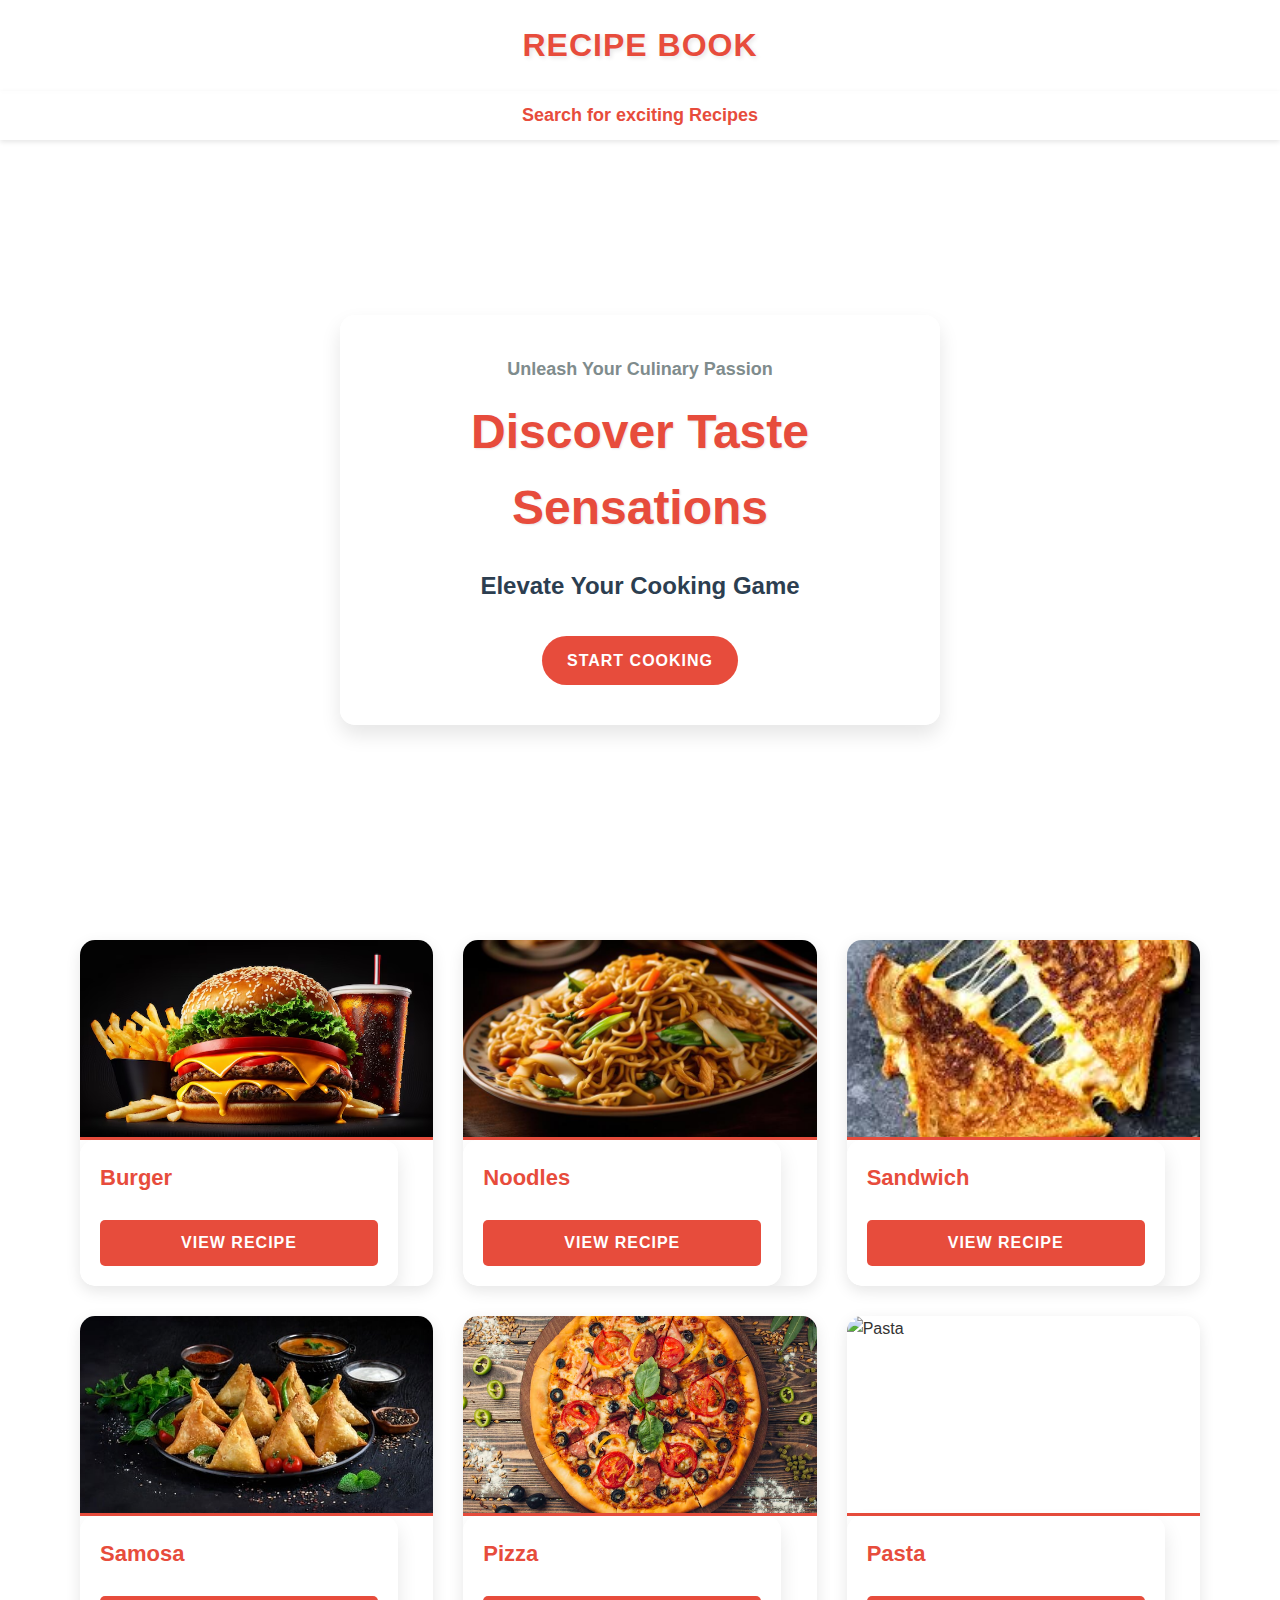
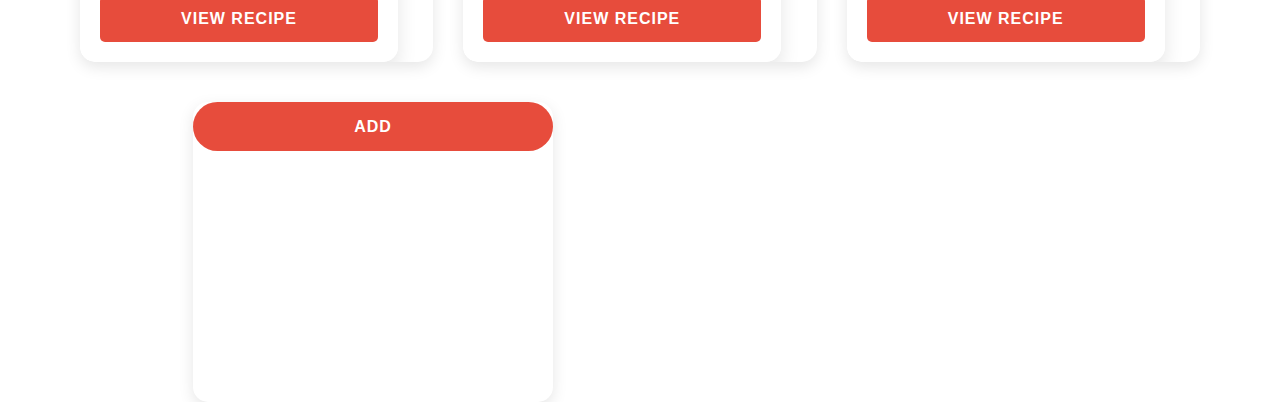
==== index1.html @ d4b9985d "Added css to the front page and also added all recipes in it" ====
<!-- <!DOCTYPE html>
<html lang="en">

<head>
    <meta charset="UTF-8">
    <meta name="viewport" content="width=device-width, initial-scale=1.0">
    <title>Document</title>
    <link rel="stylesheet" href="style1.css">
</head>

<body>
    <div class="webname">Recipe Book</div>
    <div class="navbar">
        <ul>
            <li><a href="index.html">Search for exciting Recipes</a></li>
        </ul>
    </div>
    <div class="hero">
        <div class="content">
            <h4>Unleash Your Culinary Passion</h4>
            <h1>Discover Taste Sensations</h1>
            <h3>Elevate Your Cooking Game</h3>
            <div class="button">Start Cooking</div>

        </div>
    </div>
    <div class="recipe-container">
        <div class="ca-card">
            <img src="Burger.avif">
            <div class="content">
                <h3>Burger</h3>
                <div class="button" id="btn">View Recipe</div>
               
            </div>
        </div>
        <div class="ca-card">
            <img src="noodles.jpg">
            <div class="content">
                <h3>Noodles</h3>
                <div class="button" id="btn">View Recipe</div>
                
            </div>
        </div>
        <div class="ca-card">
            <img src="sandwich.jfif">
            <div class="content">
                <h3>Sandwich</h3>
                <div class="button" id="btn">View Recipe</div>
                <!-- <div class="aaa" display="none">hello this is me</div> -->
<!-- </div>
        </div>
        <div class="ca-card">
            <img src="samosa.jpg">
            <div class="content">
                <h3>Samosa</h3>
                <div class="button" id="btn">View Recipe</div>
                <!-- <div class="aaa" display="none">hello this is me</div> -->
<!-- </div>
        </div>
        <div class="ca-card">
            <img src="pizza.avif">
            <div class="content">
                <h3>Pizza</h3>
                <div class="button" id="btn">View Recipe</div>
                <!-- <div class="aaa" display="none">hello this is me</div> -->
<!-- </div> -->
<!-- </div>
        <div class="ca-card">
            <img src="Pasta.jfif">
            <div class="content">
                <h3>pasta</h3>
                <div class="button" id="btn">View Recipe</div>

            </div>
        </div>
    </div>
    <div id="recipeModal" class="modal">
        <div class="modal-content">
            <span class="close">&times;</span>
            <h2 id="recipeTitle"></h2>
            <p id="recipeDescription"></p>
        </div>
    </div>

    
    <script src="index1.js"></script>
</body>

</html>  -->



<!DOCTYPE html>
<html lang="en">

<head>
    <meta charset="UTF-8">
    <meta name="viewport" content="width=device-width, initial-scale=1.0">
    <title>Recipe Book</title>
    <link rel="stylesheet" href="style1.css">
</head>

<body>
    <div class="webname">Recipe Book</div>
    <div class="navbar">
        <ul>
            <li><a href="index.html">Search for exciting Recipes</a></li>
        </ul>
    </div>
    <div class="hero">
        <div class="content">
            <h4>Unleash Your Culinary Passion</h4>
            <h1>Discover Taste Sensations</h1>
            <h3>Elevate Your Cooking Game</h3>
            <div class="button">Start Cooking</div>
        </div>
    </div>
    <div class="overlay" style="display: none;"></div>
    <div class="recipe-container">
        <div class="ca-card">
            <img src="Burger.avif" alt="Burger">
            <div class="content">
                <h3>Burger</h3>
                <div class="button" id="btn">View Recipe</div>
                <div class="recipe-description" style="display: none;">
                    Ingredients
                    For the Patties:

                    1 lb ground beef (80/20 for best flavor)
                    1 tsp salt
                    1/2 tsp black pepper
                    1 tsp garlic powder (optional)
                    1 tsp onion powder (optional)
                    For Assembly:

                    4 hamburger buns
                    4 slices of cheddar cheese (or cheese of choice)
                    Lettuce leaves
                    Tomato slices
                    Pickles
                    Ketchup, mustard, and mayonnaise (to taste)
                    Instructions
                    Prepare the Patties:

                    In a bowl, combine the ground beef, salt, pepper, garlic powder, and onion powder.
                    Mix gently until just combined; avoid overworking the meat.
                    Divide the mixture into four equal portions and shape them into patties (about 3/4 inch thick). Make
                    a slight indentation in the center of each patty to prevent them from puffing up while cooking.
                    Cook the Patties:

                    Preheat a grill or skillet over medium-high heat.
                    Cook the patties for about 3-4 minutes on one side. Flip them and add a slice of cheese on top if
                    you want a cheeseburger.
                    Cook for an additional 3-4 minutes or until they reach your desired doneness (165°F for medium).
                    Toast the Buns:

                    If desired, toast the hamburger buns on the grill or in a skillet until golden brown.
                    Assemble the Burger:

                    On the bottom half of each bun, place a lettuce leaf, followed by the patty (with cheese if using).
                    Add tomato slices, pickles, and your choice of condiments (ketchup, mustard, mayonnaise).
                    Top with the other half of the bun.
                    Serve:

                    Serve immediately with fries, chips, or a side salad.
                </div>
            </div>
        </div>
        <div class="ca-card">
            <img src="noodles.jpg" alt="Noodles">
            <div class="content">
                <h3>Noodles</h3>
                <div class="button" id="btn">View Recipe</div>
                <div class="recipe-description" style="display: none;">
                    For the Noodles:
                    8 oz noodles (egg noodles, ramen, or rice noodles)
                    For the Stir-Fry:
                    2 tbsp vegetable oil
                    2 cloves garlic, minced
                    1 small onion, sliced
                    1 bell pepper, sliced
                    1 carrot, julienned
                    1 cup broccoli florets
                    1 cup snap peas (or your favorite vegetables)
                    For the Sauce:
                    3 tbsp soy sauce
                    1 tbsp oyster sauce (optional)
                    1 tbsp sesame oil
                    1 tsp sugar
                    1/2 tsp black pepper
                    Garnish:
                    Chopped green onions
                    Sesame seeds (optional)
                    Instructions
                    Cook the Noodles:
                    
                    Cook the noodles according to package instructions. Drain and set aside.
                    Prepare the Sauce:
                    
                    In a small bowl, mix the soy sauce, oyster sauce, sesame oil, sugar, and black pepper. Set aside.
                    Stir-Fry the Vegetables:
                    
                    Heat vegetable oil in a large pan or wok over medium-high heat.
                    Add the minced garlic and sliced onion, and sauté for 1-2 minutes until fragrant.
                    Add the bell pepper, carrot, broccoli, and snap peas. Stir-fry for about 5-7 minutes until the vegetables are tender-crisp.
                    Combine Noodles and Sauce:
                    
                    Add the cooked noodles to the pan with the vegetables.
                    Pour the sauce over the noodles and toss everything together until well combined and heated through.
                    Serve:
                    
                    Garnish with chopped green onions and sesame seeds if desired.
                    Serve hot and enjoy!
                    become a staple in your culinary repertoire.
                </div>
            </div>
        </div>
        <div class="ca-card">
            <img src="sandwich.jfif" alt="Sandwich">
            <div class="content">
                <h3>Sandwich</h3>
                <div class="button" id="btn">View Recipe</div>
                <div class="recipe-description" style="display: none;">
                    For the Sandwich:
2 slices of bread (whole grain, white, or your choice)
2 tbsp mayonnaise (or hummus for a healthier option)
1/2 avocado, sliced
1 small cucumber, thinly sliced
1 small tomato, sliced
Lettuce leaves (or spinach)
Salt and pepper (to taste)
Optional: cheese slices, sprouts, or any other favorite veggies
Instructions
Prepare the Ingredients:

Wash and slice the cucumber and tomato.
Slice the avocado.
Assemble the Sandwich:

Spread mayonnaise (or hummus) evenly on one side of each slice of bread.
On one slice, layer the lettuce leaves, followed by the cucumber slices, tomato slices, and avocado.
Season with salt and pepper to taste.
If desired, add cheese or other toppings.
Finish the Sandwich:

Place the second slice of bread on top, mayo side down.
Press down gently to hold everything together.
Slice and Serve:

Cut the sandwich in half diagonally or vertically.
Serve with chips, pickles, or a side salad.

                </div>
            </div>
        </div>
        <div class="ca-card">
            <img src="samosa.jpg" alt="Samosa">
            <div class="content">
                <h3>Samosa</h3>
                <div class="button" id="btn">View Recipe</div>
                <div class="recipe-description" style="display: none;">
                    Ingredients
For the Dough:

2 cups all-purpose flour
1/4 cup oil or ghee
1/2 tsp salt
Water (as needed)
For the Filling:

2 medium potatoes, boiled and mashed
1/2 cup green peas (fresh or frozen)
1 onion, finely chopped
1 tsp ginger-garlic paste
1 tsp cumin seeds
1 tsp coriander powder
1/2 tsp garam masala
1/2 tsp turmeric powder
1-2 green chilies, chopped (adjust to taste)
Salt (to taste)
Fresh coriander leaves, chopped (optional)
Oil (for frying)
Instructions
Prepare the Dough:

In a large bowl, mix the flour and salt.
Add the oil or ghee and mix until the mixture resembles breadcrumbs.
Gradually add water to form a soft, pliable dough. Cover the dough with a damp cloth and let it rest for 30 minutes.
Prepare the Filling:

Heat a tablespoon of oil in a pan over medium heat.
Add cumin seeds and let them sizzle for a few seconds.
Add the chopped onions and sauté until they turn golden brown.
Stir in the ginger-garlic paste, green chilies, and all the spices (coriander, garam masala, turmeric). Cook for a minute.
Add the mashed potatoes and peas, mixing well. Season with salt and cook for a few more minutes. Remove from heat and let it cool.
Assemble the Samosas:

Divide the dough into equal portions (about 8-10).
Roll each portion into a ball and flatten it into a circle (about 6 inches in diameter).
Cut the circle in half to form two semi-circles.
Take one semi-circle and form a cone by folding it over, sealing the edge with a little water.
Fill the cone with the potato filling, then seal the open edge by pinching it together. Ensure it is sealed well.
Fry the Samosas:

Heat oil in a deep frying pan over medium heat.
Once the oil is hot, carefully add the samosas in batches, making sure not to overcrowd the pan.
Fry until they turn golden brown and crispy, about 5-7 minutes. Remove and drain on paper towels.
Serve:

Serve the samosas hot with mint chutney or tamarind sauce.
                </div>
            </div>
        </div>
        <div class="ca-card">
            <img src="pizza.avif" alt="Pizza">
            <div class="content">
                <h3>Pizza</h3>
                <div class="button" id="btn">View Recipe</div>
                <div class="recipe-description" style="display: none;">
                    <h2>Ingredients</h2>

                    <h5>For the Dough:</h5>
                    <ul></ul>
                    <li>2 1/4 cups all-purpose flour (plus extra for dusting)</li>
                    <li>1 packet (2 1/4 tsp) instant yeast</li>
                    <li>1 tsp salt</li>
                    <li>1 tsp sugar</li>
                    <li>3/4 cup warm water (about 110°F)</li>
                    <li>1 tbsp olive oil</li>
                    <h5>For the Topping:</h5>

                    <li>1/2 cup pizza sauce (store-bought or homemade)</li>
                    <li>8 oz fresh mozzarella cheese, sliced</li>
                    <li>Fresh basil leaves</li>
                    <li>1-2 tbsp olive oil (for drizzling)</li>
                    <li>Salt and pepper (to taste)</li>
                    <li>Instructions</li>
                    <h5>Prepare the Dough:</h5>

                    <li>In a large bowl, combine the flour, yeast, salt, and sugar.</li>
                    <li>Add the warm water and olive oil, mixing until a dough forms.</li>
                    <li>Knead the dough on a floured surface for about 5-7 minutes until smooth and elastic.</li>
                    <li>Place the dough in a lightly greased bowl, cover with a kitchen towel, and let it rise in a warm
                        place for about 1 hour, or until doubled in size.</li>
                    <h5>Preheat the Oven:</h5>

                    <li>Preheat your oven to 475°F (245°C). If using a pizza stone, place it in the oven to heat.</li>
                    <h5>Shape the Pizza:</h5>

                    <li>Once the dough has risen, punch it down and transfer it to a floured surface.</li>
                    <li>Roll or stretch the dough into a 12-inch circle, about 1/4 inch thick. Transfer it to a baking
                        sheet or a floured</li> pizza peel if using a pizza stone.</li>
                    <h5>Add the Toppings:</h5>

                    <li>Spread the pizza sauce evenly over the dough, leaving a small border around the edges.</li>
                    <li>Arrange the slices of mozzarella cheese on top.</li>
                    <li>Season with salt and pepper, and drizzle a little olive oil over the pizza.</li>
                    <h5>Bake the Pizza:</h5>

                    <li>If using a pizza stone, carefully transfer the pizza onto the hot stone. If using a baking
                        sheet, just place it in the oven.</li>
                    <li>Bake for 12-15 minutes, or until the crust is golden and the cheese is bubbly.</li>
                    <h5>Finish and Serve:</h5>

                    Remove the pizza from the oven and let it cool for a couple of minutes.</li>
                    <li>Top with fresh basil leaves and drizzle with more olive oil if desired.</li>
                    <h1>Slice and serve hot!</h1>
                </div>
            </div>
        </div>
        <div class="ca-card">
            <img src="Pasta.jfif" alt="Pasta">
            <div class="content">
                <h3>Pasta</h3>
                <div class="button" id="btn">View Recipe</div>
                <div class="recipe-description" style="display: none;">
                    Ingredients
                    For the Pasta:
                    12 oz spaghetti (or pasta of choice)
                    1/2 cup extra-virgin olive oil
                    4-6 cloves garlic, thinly sliced
                    1/2 tsp red pepper flakes (adjust to taste)
                    Salt (for pasta water)
                    Fresh parsley, chopped (for garnish)
                    Grated Parmesan cheese (optional)
                    Instructions
                    Cook the Pasta:

                    Bring a large pot of salted water to a boil.
                    Add the spaghetti and cook according to package instructions until al dente. Reserve 1 cup of pasta
                    water, then drain the pasta.
                    Prepare the Sauce:

                    In a large skillet, heat the olive oil over medium heat.
                    Add the sliced garlic and sauté for about 1-2 minutes, or until it turns golden brown. Be careful
                    not to burn the garlic, as it can become bitter.
                    Add the red pepper flakes and sauté for an additional 30 seconds.
                    Combine Pasta and Sauce:

                    Add the drained spaghetti to the skillet, tossing it in the garlic oil to coat.
                    If the pasta seems dry, gradually add some reserved pasta water until you reach your desired
                    consistency.
                    Serve:

                    Remove from heat and toss in chopped parsley.
                    Plate the pasta and, if desired, sprinkle with grated Parmesan cheese.
                </div>
            </div>
        </div>
    </div>
    <div id="recipeModal" class="modal">
        <div class="modal-content">
            <span class="close">&times;</span>
            <h2 id="recipeTitle"></h2>
            <p id="recipeDescription"></p>
        </div>
    </div>


    <div class="newelement">
        <div class="addele">
            <div class="button" id="btn2">add</div>
        </div>
    </div>
    <script src="index1.js"></script>
</body>

</html>
---- style1.css ----
*{
    padding:0;
    margin:0;
    box-sizing: border-box;
}
* {
    margin: 0;
    padding: 0;
    box-sizing: border-box;
}

body {
    font-family: 'Roboto', sans-serif;
    background-image: url('https://images.unsplash.com/photo-1495195134817-aeb325a55b65?ixlib=rb-1.2.1&auto=format&fit=crop&w=1350&q=80');
    background-size: cover;
    background-position: center;
    background-attachment: fixed;
    color: #333;
    line-height: 1.6;
}

.webname {
    background-color: rgba(255, 255, 255, 0.9);
    padding: 20px 0;
    box-shadow: 0 2px 5px rgba(0, 0, 0, 0.1);
    font-size: 32px;
    font-weight: 700;
    letter-spacing: 1px;
    text-transform: uppercase;
    color: #e74c3c;
    text-shadow: 2px 2px 4px rgba(0, 0, 0, 0.1);
    text-align: center;
}

.navbar {
    background-color: rgba(255, 255, 255, 0.9);
    padding: 10px 0;
    box-shadow: 0 2px 5px rgba(0, 0, 0, 0.1);
}

.navbar ul {
    list-style-type: none;
    display: flex;
    justify-content: center;
}

.navbar li {
    margin: 0 10px;
}

.navbar a {
    color: #e74c3c;
    text-decoration: none;
    font-weight: bold;
    font-size: 18px;
    transition: color 0.3s ease;
}

.navbar a:hover {
    color: #c0392b;
}

.hero {
    height: calc(100vh - 140px); /* Adjust based on navbar and webname height */
    display: flex;
    align-items: center;
    justify-content: center;
    text-align: center;
}

.content {
    background-color: rgba(255, 255, 255, 0.9);
    border-radius: 15px;
    padding: 40px;
    box-shadow: 0 10px 20px rgba(0, 0, 0, 0.1);
    max-width: 600px;
    width: 90%;
}

.content h1 {
    font-size: 48px;
    color: #e74c3c;
    margin-bottom: 20px;
    text-shadow: 1px 1px 2px rgba(0, 0, 0, 0.1);
}

.content h3 {
    font-size: 24px;
    color: #2c3e50;
    margin-bottom: 30px;
}

.content h4 {
    font-size: 18px;
    color: #7f8c8d;
    margin-bottom: 10px;
}

.button {
    display: inline-block;
    background-color: #e74c3c;
    color: white;
    padding: 12px 25px;
    border-radius: 25px;
    cursor: pointer;
    font-weight: bold;
    text-transform: uppercase;
    letter-spacing: 1px;
    transition: all 0.3s ease;
}

.button:hover {
    background-color: #c0392b;
    transform: translateY(-2px);
    box-shadow: 0 4px 8px rgba(0, 0, 0, 0.2);
}

@media screen and (max-width: 768px) {
    .content {
        padding: 30px;
    }

    .content h1 {
        font-size: 36px;
    }

    .content h3 {
        font-size: 20px;
    }

    .content h4 {
        font-size: 16px;
    }

    .button {
        padding: 10px 20px;
        font-size: 14px;
    }
}




.recipe-container {
    display: grid;
    grid-template-columns: repeat(auto-fit, minmax(250px, 1fr));
    gap: 30px;
    padding: 40px;
    max-width: 1200px;
    margin: 0 auto;
    
}

/* Recipe Card Styles */
.ca-card {
    background-color: #fff;
    border-radius: 15px;
    box-shadow: 0 5px 15px rgba(0, 0, 0, 0.1);
    overflow: hidden;
    transition: all 0.3s ease;
    display: flex;
    flex-direction: column;
}

.ca-card:hover {
    transform: translateY(-10px);
    box-shadow: 0 15px 30px rgba(0, 0, 0, 0.2);
}

.ca-card img {
    width: 100%;
    height: 200px;
    object-fit: cover;
    border-bottom: 3px solid #e74c3c;
    transition: transform 0.3s ease;
}

.ca-card:hover img {
    transform: scale(1.05);
}

.ca-card .content {
    padding: 20px;
    flex-grow: 1;
    display: flex;
    flex-direction: column;
    justify-content: space-between;
}

.ca-card h3 {
    font-size: 22px;
    color: #e74c3c;
    margin-bottom: 10px;
    transition: color 0.3s ease;
}

.ca-card:hover h3 {
    color: #c0392b;
}

.ca-card .button {
    background-color: #e74c3c;
    color: white;
    border: none;
    padding: 10px 15px;
    border-radius: 5px;
    cursor: pointer;
    font-weight: bold;
    text-transform: uppercase;
    letter-spacing: 1px;
    transition: all 0.3s ease;
    text-align: center;
    margin-top: 15px;

}

.ca-card .button:hover {
    background-color: #c0392b;
    box-shadow: 0 4px 8px rgba(0, 0, 0, 0.2);
}

/* Responsive adjustments */
@media screen and (max-width: 768px) {
    .recipe-container {
        grid-template-columns: 1fr;
        padding: 20px;
    }
    .newelement{
        background-color: #fff;
        border-radius: 15px;
        box-shadow: 0 5px 15px rgba(0, 0, 0, 0.1);
        overflow: hidden;
        transition: all 0.3s ease;
        display: flex;
        flex-direction: column;
        width:323px;
        height:300px;
        margin-left:43px
    
    }
}

@media screen and (min-width: 769px) and (max-width: 1024px) {
    .recipe-container {
        grid-template-columns: repeat(2, 1fr);
    }
    .newelement{
        background-color: #fff;
        border-radius: 15px;
        box-shadow: 0 5px 15px rgba(0, 0, 0, 0.1);
        overflow: hidden;
        transition: all 0.3s ease;
        display: flex;
        flex-direction: column;
        width:323px;
        height:300px;
        margin-left:43px
    
    }
}

@media screen and (min-width: 1025px) {
    .recipe-container {
        grid-template-columns: repeat(3, 1fr);
    }
    .newelement{
        background-color: #fff;
        border-radius: 15px;
        box-shadow: 0 5px 15px rgba(0, 0, 0, 0.1);
        overflow: hidden;
        transition: all 0.3s ease;
        display: flex;
        flex-direction: column;
        width:323px;
        height:300px;
        margin-left:43px
    
    }
}

/* Modal styles */
.modal {
    display: none;
    position: fixed;
    z-index: 1001;
    left: 0;
    top: 0;
    width: 100%;
    height: 100%;
    background-color: rgba(0, 0, 0, 0.4);
}

.modal-content {
    background-color: #fefefe;
    position: absolute;
    top: 50%;
    left: 50%;
    transform: translate(-50%, -50%);
    padding: 20px;
    border: 1px solid #888;
    width: 80%;
    max-width: 600px;
    max-height: 80vh;
    overflow-y: auto;
    border-radius: 10px;
    box-shadow: 0 4px 8px rgba(0, 0, 0, 0.1);
}

.close {
    color: #aaa;
    float: right;
    font-size: 28px;
    font-weight: bold;
    cursor: pointer;
}

.close:hover,
.close:focus {
    color: black;
    text-decoration: none;
}


.overlay {
    display: none;
    position: fixed;
    top: 0;
    left: 0;
    width: 100%;
    height: 100%;
    background-color: rgba(0, 0, 0, 0.6);
    z-index: 999;
    backdrop-filter: blur(5px);
}
.newelement{
    background-color: #fff;
    border-radius: 15px;
    box-shadow: 0 5px 15px rgba(0, 0, 0, 0.1);
    overflow: hidden;
    transition: all 0.3s ease;
    display: flex;
    flex-direction: column;
    width:360px;
    height:300px;
    margin-left:193px

}
#btn2{
    display: flex;
    align-items: center;
    justify-content: center;
    text-align: center;
}
---- style1.css ----
*{
    padding:0;
    margin:0;
    box-sizing: border-box;
}
* {
    margin: 0;
    padding: 0;
    box-sizing: border-box;
}

body {
    font-family: 'Roboto', sans-serif;
    background-image: url('https://images.unsplash.com/photo-1495195134817-aeb325a55b65?ixlib=rb-1.2.1&auto=format&fit=crop&w=1350&q=80');
    background-size: cover;
    background-position: center;
    background-attachment: fixed;
    color: #333;
    line-height: 1.6;
}

.webname {
    background-color: rgba(255, 255, 255, 0.9);
    padding: 20px 0;
    box-shadow: 0 2px 5px rgba(0, 0, 0, 0.1);
    font-size: 32px;
    font-weight: 700;
    letter-spacing: 1px;
    text-transform: uppercase;
    color: #e74c3c;
    text-shadow: 2px 2px 4px rgba(0, 0, 0, 0.1);
    text-align: center;
}

.navbar {
    background-color: rgba(255, 255, 255, 0.9);
    padding: 10px 0;
    box-shadow: 0 2px 5px rgba(0, 0, 0, 0.1);
}

.navbar ul {
    list-style-type: none;
    display: flex;
    justify-content: center;
}

.navbar li {
    margin: 0 10px;
}

.navbar a {
    color: #e74c3c;
    text-decoration: none;
    font-weight: bold;
    font-size: 18px;
    transition: color 0.3s ease;
}

.navbar a:hover {
    color: #c0392b;
}

.hero {
    height: calc(100vh - 140px); /* Adjust based on navbar and webname height */
    display: flex;
    align-items: center;
    justify-content: center;
    text-align: center;
}

.content {
    background-color: rgba(255, 255, 255, 0.9);
    border-radius: 15px;
    padding: 40px;
    box-shadow: 0 10px 20px rgba(0, 0, 0, 0.1);
    max-width: 600px;
    width: 90%;
}

.content h1 {
    font-size: 48px;
    color: #e74c3c;
    margin-bottom: 20px;
    text-shadow: 1px 1px 2px rgba(0, 0, 0, 0.1);
}

.content h3 {
    font-size: 24px;
    color: #2c3e50;
    margin-bottom: 30px;
}

.content h4 {
    font-size: 18px;
    color: #7f8c8d;
    margin-bottom: 10px;
}

.button {
    display: inline-block;
    background-color: #e74c3c;
    color: white;
    padding: 12px 25px;
    border-radius: 25px;
    cursor: pointer;
    font-weight: bold;
    text-transform: uppercase;
    letter-spacing: 1px;
    transition: all 0.3s ease;
}

.button:hover {
    background-color: #c0392b;
    transform: translateY(-2px);
    box-shadow: 0 4px 8px rgba(0, 0, 0, 0.2);
}

@media screen and (max-width: 768px) {
    .content {
        padding: 30px;
    }

    .content h1 {
        font-size: 36px;
    }

    .content h3 {
        font-size: 20px;
    }

    .content h4 {
        font-size: 16px;
    }

    .button {
        padding: 10px 20px;
        font-size: 14px;
    }
}




.recipe-container {
    display: grid;
    grid-template-columns: repeat(auto-fit, minmax(250px, 1fr));
    gap: 30px;
    padding: 40px;
    max-width: 1200px;
    margin: 0 auto;
    
}

/* Recipe Card Styles */
.ca-card {
    background-color: #fff;
    border-radius: 15px;
    box-shadow: 0 5px 15px rgba(0, 0, 0, 0.1);
    overflow: hidden;
    transition: all 0.3s ease;
    display: flex;
    flex-direction: column;
}

.ca-card:hover {
    transform: translateY(-10px);
    box-shadow: 0 15px 30px rgba(0, 0, 0, 0.2);
}

.ca-card img {
    width: 100%;
    height: 200px;
    object-fit: cover;
    border-bottom: 3px solid #e74c3c;
    transition: transform 0.3s ease;
}

.ca-card:hover img {
    transform: scale(1.05);
}

.ca-card .content {
    padding: 20px;
    flex-grow: 1;
    display: flex;
    flex-direction: column;
    justify-content: space-between;
}

.ca-card h3 {
    font-size: 22px;
    color: #e74c3c;
    margin-bottom: 10px;
    transition: color 0.3s ease;
}

.ca-card:hover h3 {
    color: #c0392b;
}

.ca-card .button {
    background-color: #e74c3c;
    color: white;
    border: none;
    padding: 10px 15px;
    border-radius: 5px;
    cursor: pointer;
    font-weight: bold;
    text-transform: uppercase;
    letter-spacing: 1px;
    transition: all 0.3s ease;
    text-align: center;
    margin-top: 15px;

}

.ca-card .button:hover {
    background-color: #c0392b;
    box-shadow: 0 4px 8px rgba(0, 0, 0, 0.2);
}

/* Responsive adjustments */
@media screen and (max-width: 768px) {
    .recipe-container {
        grid-template-columns: 1fr;
        padding: 20px;
    }
    .newelement{
        background-color: #fff;
        border-radius: 15px;
        box-shadow: 0 5px 15px rgba(0, 0, 0, 0.1);
        overflow: hidden;
        transition: all 0.3s ease;
        display: flex;
        flex-direction: column;
        width:323px;
        height:300px;
        margin-left:43px
    
    }
}

@media screen and (min-width: 769px) and (max-width: 1024px) {
    .recipe-container {
        grid-template-columns: repeat(2, 1fr);
    }
    .newelement{
        background-color: #fff;
        border-radius: 15px;
        box-shadow: 0 5px 15px rgba(0, 0, 0, 0.1);
        overflow: hidden;
        transition: all 0.3s ease;
        display: flex;
        flex-direction: column;
        width:323px;
        height:300px;
        margin-left:43px
    
    }
}

@media screen and (min-width: 1025px) {
    .recipe-container {
        grid-template-columns: repeat(3, 1fr);
    }
    .newelement{
        background-color: #fff;
        border-radius: 15px;
        box-shadow: 0 5px 15px rgba(0, 0, 0, 0.1);
        overflow: hidden;
        transition: all 0.3s ease;
        display: flex;
        flex-direction: column;
        width:323px;
        height:300px;
        margin-left:43px
    
    }
}

/* Modal styles */
.modal {
    display: none;
    position: fixed;
    z-index: 1001;
    left: 0;
    top: 0;
    width: 100%;
    height: 100%;
    background-color: rgba(0, 0, 0, 0.4);
}

.modal-content {
    background-color: #fefefe;
    position: absolute;
    top: 50%;
    left: 50%;
    transform: translate(-50%, -50%);
    padding: 20px;
    border: 1px solid #888;
    width: 80%;
    max-width: 600px;
    max-height: 80vh;
    overflow-y: auto;
    border-radius: 10px;
    box-shadow: 0 4px 8px rgba(0, 0, 0, 0.1);
}

.close {
    color: #aaa;
    float: right;
    font-size: 28px;
    font-weight: bold;
    cursor: pointer;
}

.close:hover,
.close:focus {
    color: black;
    text-decoration: none;
}


.overlay {
    display: none;
    position: fixed;
    top: 0;
    left: 0;
    width: 100%;
    height: 100%;
    background-color: rgba(0, 0, 0, 0.6);
    z-index: 999;
    backdrop-filter: blur(5px);
}
.newelement{
    background-color: #fff;
    border-radius: 15px;
    box-shadow: 0 5px 15px rgba(0, 0, 0, 0.1);
    overflow: hidden;
    transition: all 0.3s ease;
    display: flex;
    flex-direction: column;
    width:360px;
    height:300px;
    margin-left:193px

}
#btn2{
    display: flex;
    align-items: center;
    justify-content: center;
    text-align: center;
}
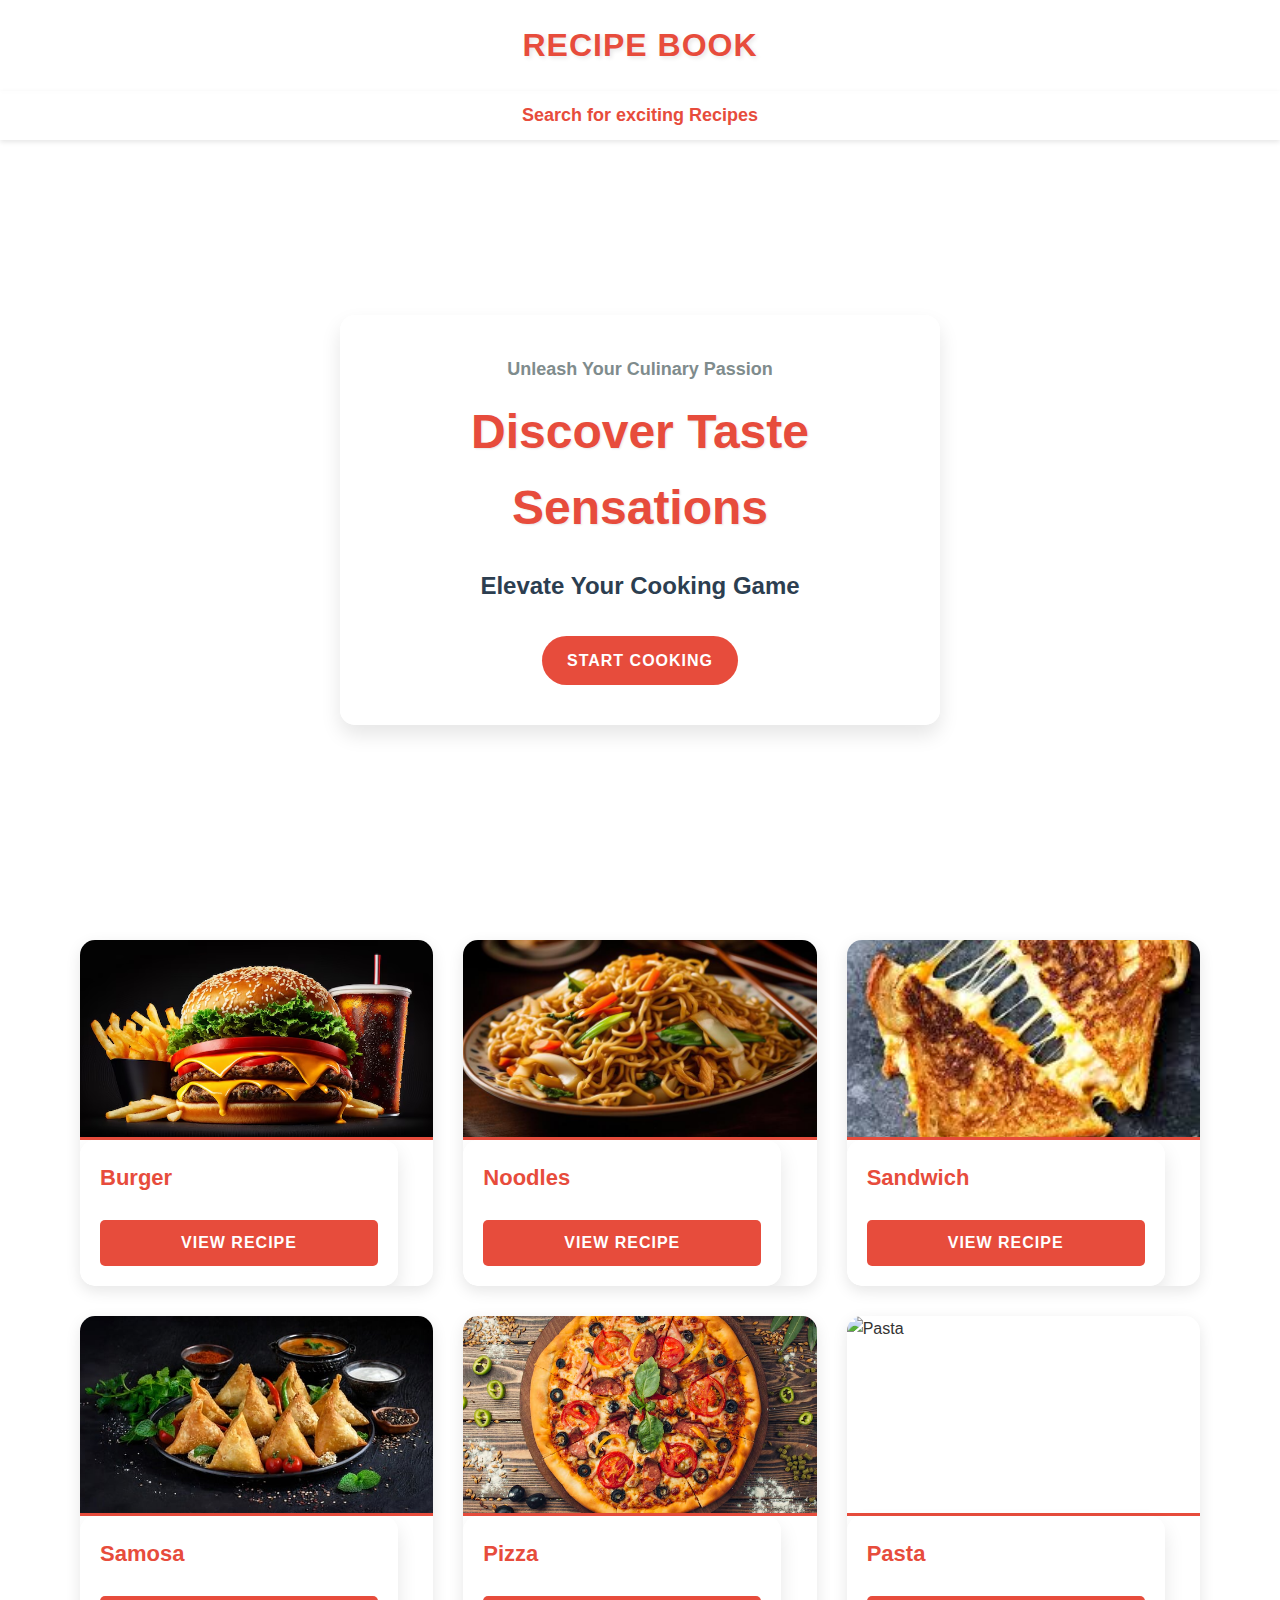
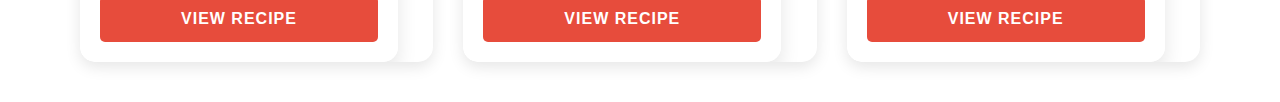
==== commit b045708f: "Added css to the front page and also added all recipes in it finalized" ====
--- a/index1.html
+++ b/index1.html
@@ -1,95 +1,3 @@
-<!-- <!DOCTYPE html>
-<html lang="en">
-
-<head>
-    <meta charset="UTF-8">
-    <meta name="viewport" content="width=device-width, initial-scale=1.0">
-    <title>Document</title>
-    <link rel="stylesheet" href="style1.css">
-</head>
-
-<body>
-    <div class="webname">Recipe Book</div>
-    <div class="navbar">
-        <ul>
-            <li><a href="index.html">Search for exciting Recipes</a></li>
-        </ul>
-    </div>
-    <div class="hero">
-        <div class="content">
-            <h4>Unleash Your Culinary Passion</h4>
-            <h1>Discover Taste Sensations</h1>
-            <h3>Elevate Your Cooking Game</h3>
-            <div class="button">Start Cooking</div>
-
-        </div>
-    </div>
-    <div class="recipe-container">
-        <div class="ca-card">
-            <img src="Burger.avif">
-            <div class="content">
-                <h3>Burger</h3>
-                <div class="button" id="btn">View Recipe</div>
-               
-            </div>
-        </div>
-        <div class="ca-card">
-            <img src="noodles.jpg">
-            <div class="content">
-                <h3>Noodles</h3>
-                <div class="button" id="btn">View Recipe</div>
-                
-            </div>
-        </div>
-        <div class="ca-card">
-            <img src="sandwich.jfif">
-            <div class="content">
-                <h3>Sandwich</h3>
-                <div class="button" id="btn">View Recipe</div>
-                <!-- <div class="aaa" display="none">hello this is me</div> -->
-<!-- </div>
-        </div>
-        <div class="ca-card">
-            <img src="samosa.jpg">
-            <div class="content">
-                <h3>Samosa</h3>
-                <div class="button" id="btn">View Recipe</div>
-                <!-- <div class="aaa" display="none">hello this is me</div> -->
-<!-- </div>
-        </div>
-        <div class="ca-card">
-            <img src="pizza.avif">
-            <div class="content">
-                <h3>Pizza</h3>
-                <div class="button" id="btn">View Recipe</div>
-                <!-- <div class="aaa" display="none">hello this is me</div> -->
-<!-- </div> -->
-<!-- </div>
-        <div class="ca-card">
-            <img src="Pasta.jfif">
-            <div class="content">
-                <h3>pasta</h3>
-                <div class="button" id="btn">View Recipe</div>
-
-            </div>
-        </div>
-    </div>
-    <div id="recipeModal" class="modal">
-        <div class="modal-content">
-            <span class="close">&times;</span>
-            <h2 id="recipeTitle"></h2>
-            <p id="recipeDescription"></p>
-        </div>
-    </div>
-
-    
-    <script src="index1.js"></script>
-</body>
-
-</html>  -->
-
-
-
 <!DOCTYPE html>
 <html lang="en">
 
@@ -408,21 +316,7 @@
             </div>
         </div>
     </div>
-    <div id="recipeModal" class="modal">
-        <div class="modal-content">
-            <span class="close">&times;</span>
-            <h2 id="recipeTitle"></h2>
-            <p id="recipeDescription"></p>
-        </div>
-    </div>
-
-
-    <div class="newelement">
-        <div class="addele">
-            <div class="button" id="btn2">add</div>
-        </div>
-    </div>
-    <script src="index1.js"></script>
-</body>
-
-</html>+
+
+
+
--- a/style1.css
+++ b/style1.css
@@ -1,11 +1,6 @@
 *{
     padding:0;
     margin:0;
-    box-sizing: border-box;
-}
-* {
-    margin: 0;
-    padding: 0;
     box-sizing: border-box;
 }
 
@@ -345,9 +340,6 @@
     margin-left:193px
 
 }
-#btn2{
-    display: flex;
-    align-items: center;
-    justify-content: center;
-    text-align: center;
-}+
+
+
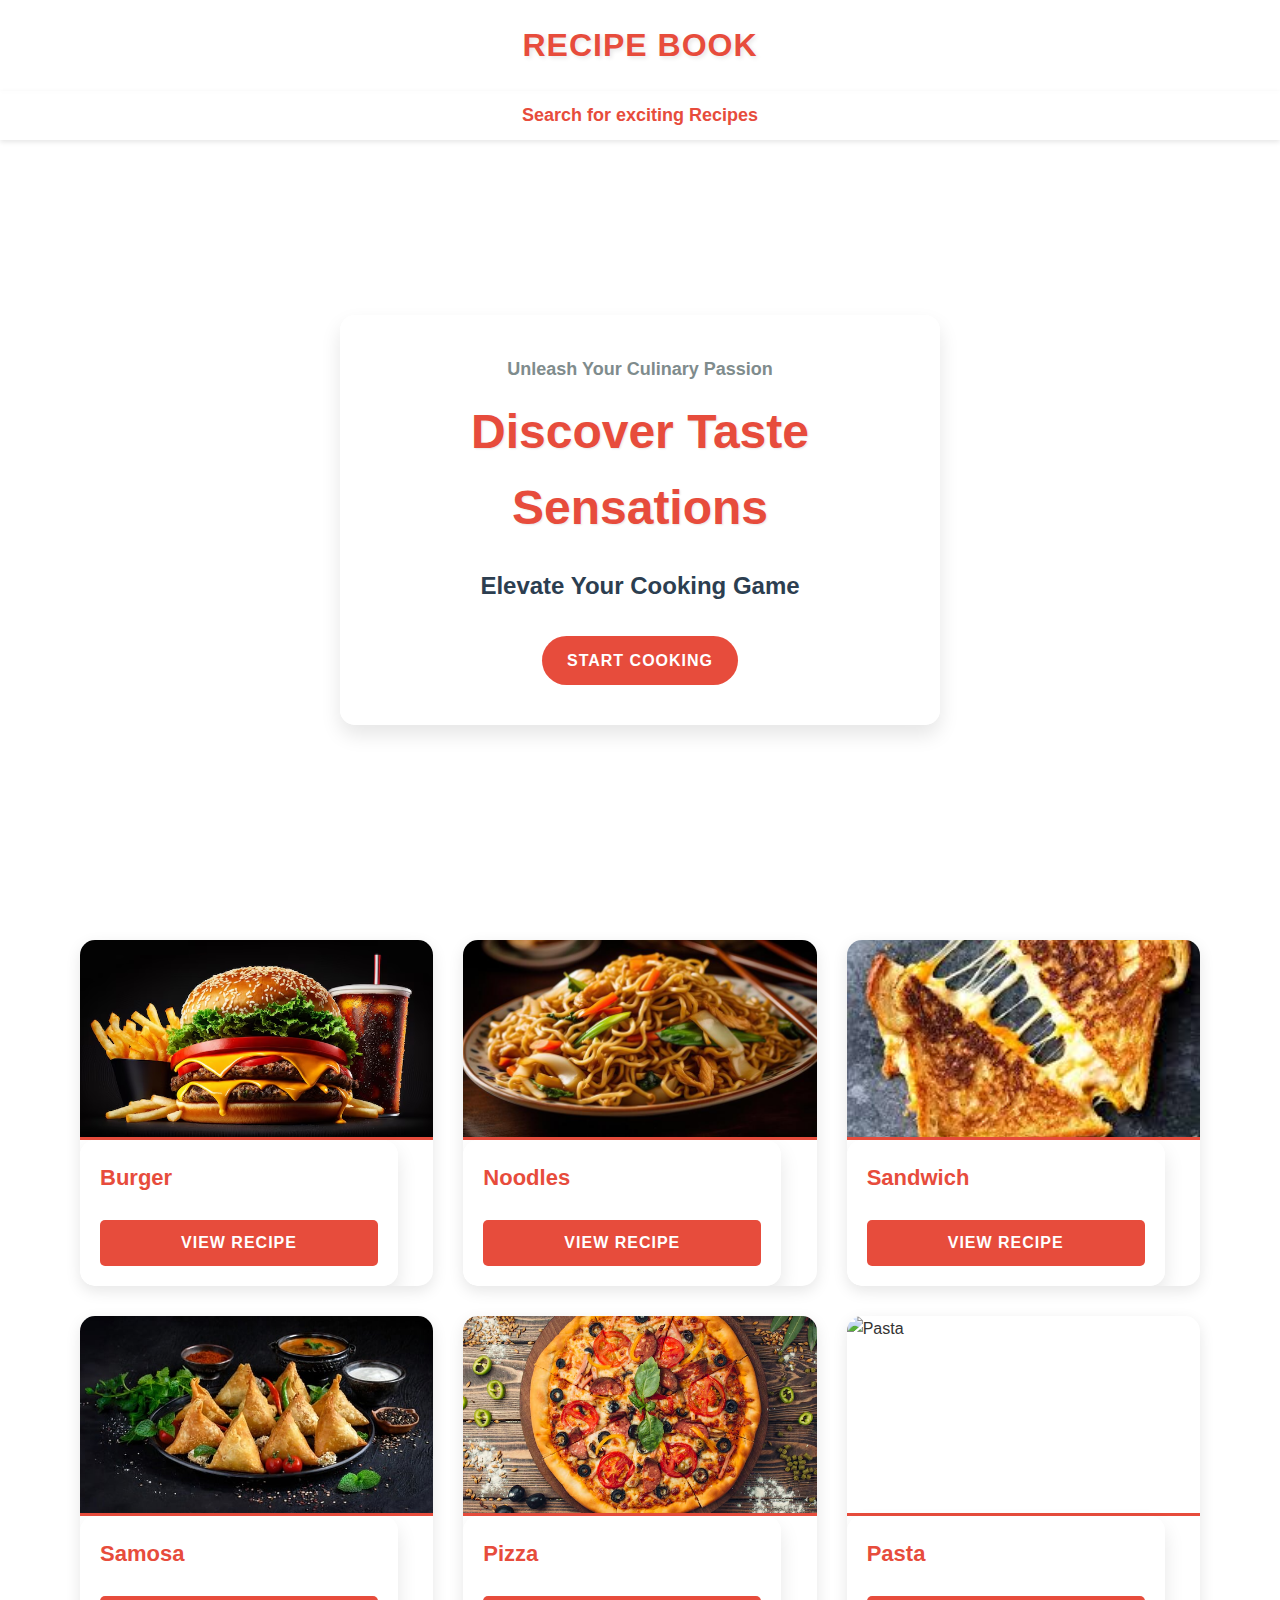
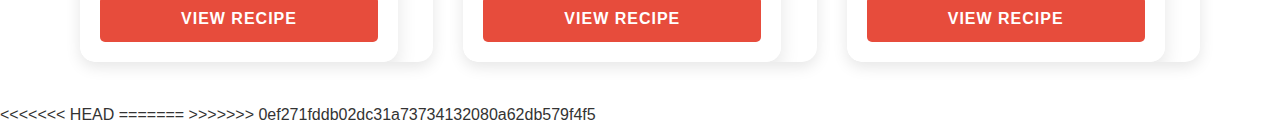
==== commit 433ab456: "Added css to the front page and also added all recipes in it finalized" ====
--- a/index1.html
+++ b/index1.html
@@ -319,4 +319,8 @@
 
 
 
-
+<<<<<<< HEAD
+
+=======
+</html>
+>>>>>>> 0ef271fddb02dc31a73734132080a62db579f4f5
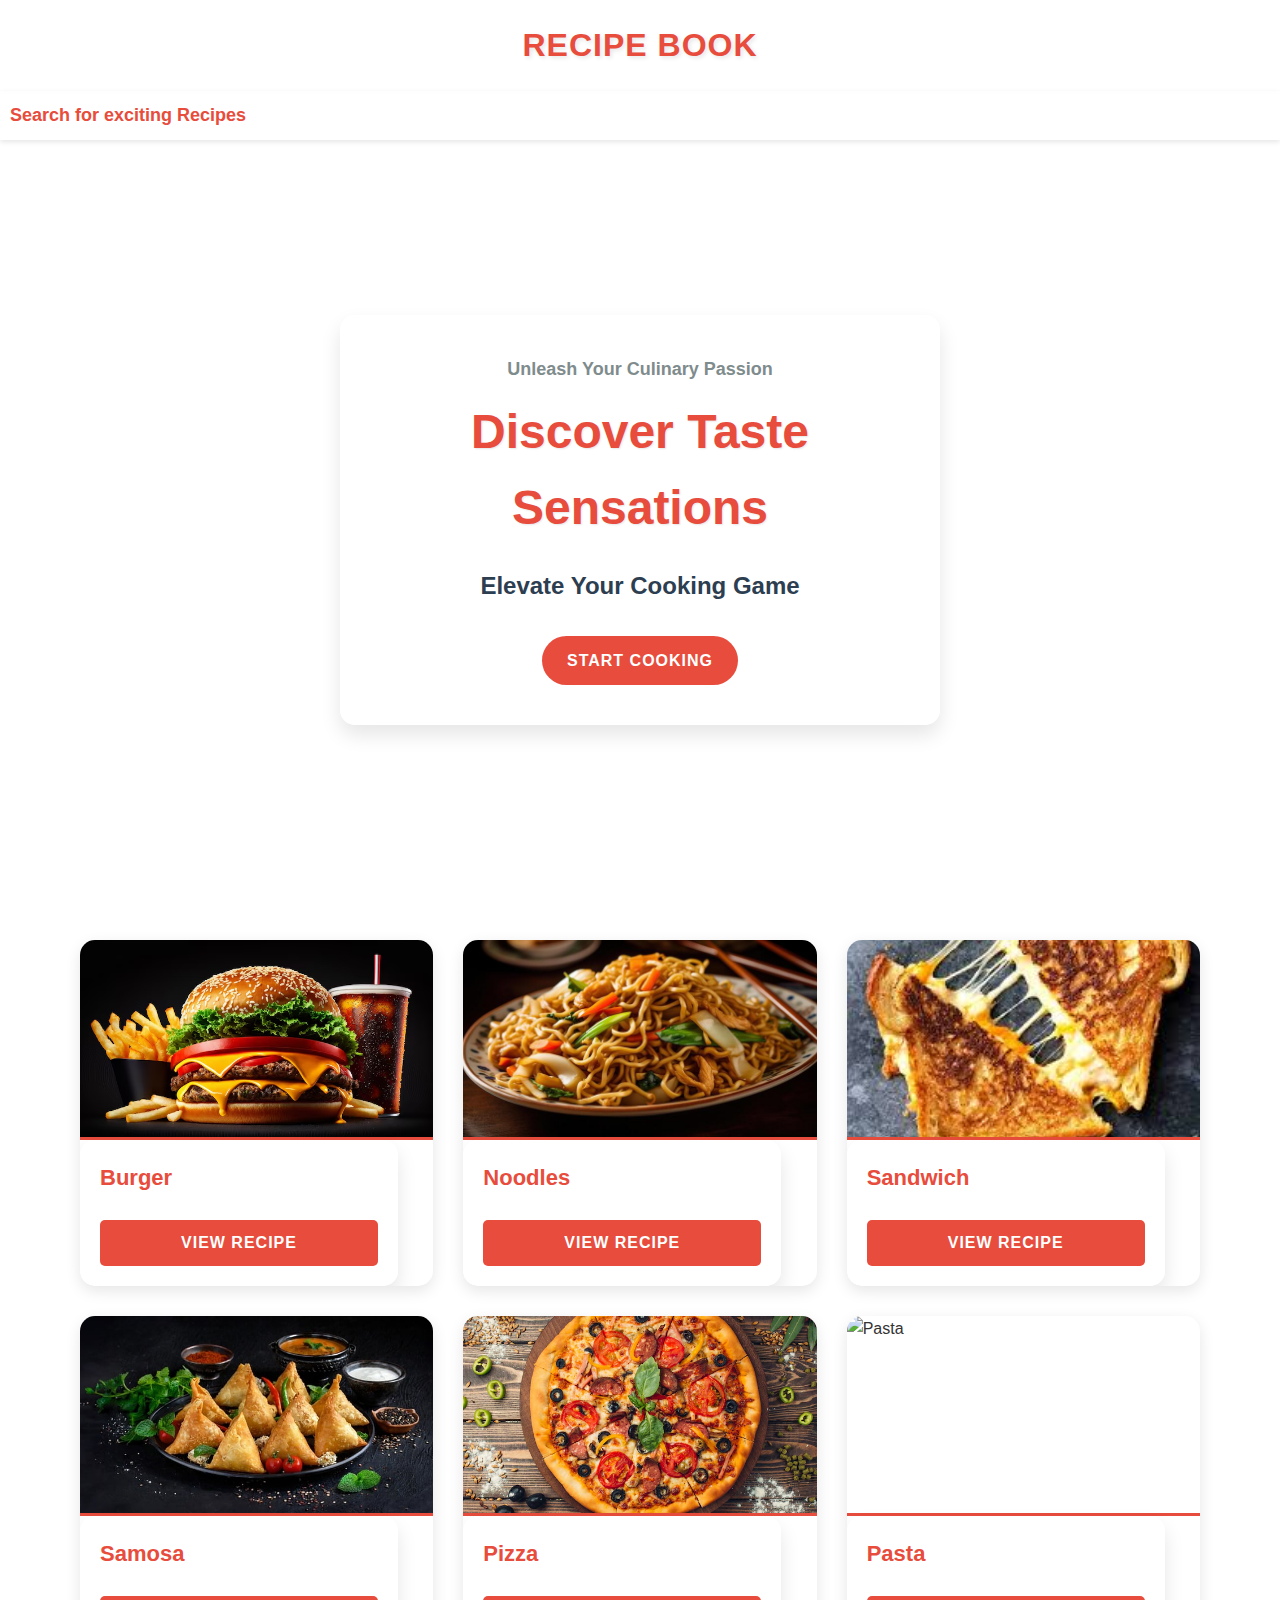
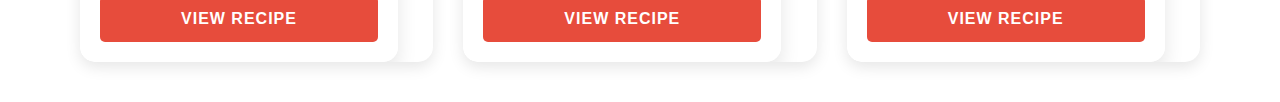
==== commit a076e228: "Updated code" ====
--- a/index1.html
+++ b/index1.html
@@ -1,13 +1,11 @@
 <!DOCTYPE html>
 <html lang="en">
-
 <head>
     <meta charset="UTF-8">
     <meta name="viewport" content="width=device-width, initial-scale=1.0">
     <title>Recipe Book</title>
     <link rel="stylesheet" href="style1.css">
 </head>
-
 <body>
     <div class="webname">Recipe Book</div>
     <div class="navbar">
@@ -33,14 +31,12 @@
                 <div class="recipe-description" style="display: none;">
                     Ingredients
                     For the Patties:
-
                     1 lb ground beef (80/20 for best flavor)
                     1 tsp salt
                     1/2 tsp black pepper
                     1 tsp garlic powder (optional)
                     1 tsp onion powder (optional)
                     For Assembly:
-
                     4 hamburger buns
                     4 slices of cheddar cheese (or cheese of choice)
                     Lettuce leaves
@@ -49,27 +45,22 @@
                     Ketchup, mustard, and mayonnaise (to taste)
                     Instructions
                     Prepare the Patties:
-
                     In a bowl, combine the ground beef, salt, pepper, garlic powder, and onion powder.
                     Mix gently until just combined; avoid overworking the meat.
                     Divide the mixture into four equal portions and shape them into patties (about 3/4 inch thick). Make
                     a slight indentation in the center of each patty to prevent them from puffing up while cooking.
                     Cook the Patties:
-
                     Preheat a grill or skillet over medium-high heat.
                     Cook the patties for about 3-4 minutes on one side. Flip them and add a slice of cheese on top if
                     you want a cheeseburger.
                     Cook for an additional 3-4 minutes or until they reach your desired doneness (165°F for medium).
                     Toast the Buns:
-
                     If desired, toast the hamburger buns on the grill or in a skillet until golden brown.
                     Assemble the Burger:
-
                     On the bottom half of each bun, place a lettuce leaf, followed by the patty (with cheese if using).
                     Add tomato slices, pickles, and your choice of condiments (ketchup, mustard, mayonnaise).
                     Top with the other half of the bun.
                     Serve:
-
                     Serve immediately with fries, chips, or a side salad.
                 </div>
             </div>
@@ -140,24 +131,19 @@
 Optional: cheese slices, sprouts, or any other favorite veggies
 Instructions
 Prepare the Ingredients:
-
 Wash and slice the cucumber and tomato.
 Slice the avocado.
 Assemble the Sandwich:
-
 Spread mayonnaise (or hummus) evenly on one side of each slice of bread.
 On one slice, layer the lettuce leaves, followed by the cucumber slices, tomato slices, and avocado.
 Season with salt and pepper to taste.
 If desired, add cheese or other toppings.
 Finish the Sandwich:
-
 Place the second slice of bread on top, mayo side down.
 Press down gently to hold everything together.
 Slice and Serve:
-
 Cut the sandwich in half diagonally or vertically.
 Serve with chips, pickles, or a side salad.
-
                 </div>
             </div>
         </div>
@@ -169,13 +155,11 @@
                 <div class="recipe-description" style="display: none;">
                     Ingredients
 For the Dough:
-
 2 cups all-purpose flour
 1/4 cup oil or ghee
 1/2 tsp salt
 Water (as needed)
 For the Filling:
-
 2 medium potatoes, boiled and mashed
 1/2 cup green peas (fresh or frozen)
 1 onion, finely chopped
@@ -190,31 +174,26 @@
 Oil (for frying)
 Instructions
 Prepare the Dough:
-
 In a large bowl, mix the flour and salt.
 Add the oil or ghee and mix until the mixture resembles breadcrumbs.
 Gradually add water to form a soft, pliable dough. Cover the dough with a damp cloth and let it rest for 30 minutes.
 Prepare the Filling:
-
 Heat a tablespoon of oil in a pan over medium heat.
 Add cumin seeds and let them sizzle for a few seconds.
 Add the chopped onions and sauté until they turn golden brown.
 Stir in the ginger-garlic paste, green chilies, and all the spices (coriander, garam masala, turmeric). Cook for a minute.
 Add the mashed potatoes and peas, mixing well. Season with salt and cook for a few more minutes. Remove from heat and let it cool.
 Assemble the Samosas:
-
 Divide the dough into equal portions (about 8-10).
 Roll each portion into a ball and flatten it into a circle (about 6 inches in diameter).
 Cut the circle in half to form two semi-circles.
 Take one semi-circle and form a cone by folding it over, sealing the edge with a little water.
 Fill the cone with the potato filling, then seal the open edge by pinching it together. Ensure it is sealed well.
 Fry the Samosas:
-
 Heat oil in a deep frying pan over medium heat.
 Once the oil is hot, carefully add the samosas in batches, making sure not to overcrowd the pan.
 Fry until they turn golden brown and crispy, about 5-7 minutes. Remove and drain on paper towels.
 Serve:
-
 Serve the samosas hot with mint chutney or tamarind sauce.
                 </div>
             </div>
@@ -226,7 +205,6 @@
                 <div class="button" id="btn">View Recipe</div>
                 <div class="recipe-description" style="display: none;">
                     <h2>Ingredients</h2>
-
                     <h5>For the Dough:</h5>
                     <ul></ul>
                     <li>2 1/4 cups all-purpose flour (plus extra for dusting)</li>
@@ -236,7 +214,6 @@
                     <li>3/4 cup warm water (about 110°F)</li>
                     <li>1 tbsp olive oil</li>
                     <h5>For the Topping:</h5>
-
                     <li>1/2 cup pizza sauce (store-bought or homemade)</li>
                     <li>8 oz fresh mozzarella cheese, sliced</li>
                     <li>Fresh basil leaves</li>
@@ -244,32 +221,26 @@
                     <li>Salt and pepper (to taste)</li>
                     <li>Instructions</li>
                     <h5>Prepare the Dough:</h5>
-
                     <li>In a large bowl, combine the flour, yeast, salt, and sugar.</li>
                     <li>Add the warm water and olive oil, mixing until a dough forms.</li>
                     <li>Knead the dough on a floured surface for about 5-7 minutes until smooth and elastic.</li>
                     <li>Place the dough in a lightly greased bowl, cover with a kitchen towel, and let it rise in a warm
                         place for about 1 hour, or until doubled in size.</li>
                     <h5>Preheat the Oven:</h5>
-
                     <li>Preheat your oven to 475°F (245°C). If using a pizza stone, place it in the oven to heat.</li>
                     <h5>Shape the Pizza:</h5>
-
                     <li>Once the dough has risen, punch it down and transfer it to a floured surface.</li>
                     <li>Roll or stretch the dough into a 12-inch circle, about 1/4 inch thick. Transfer it to a baking
                         sheet or a floured</li> pizza peel if using a pizza stone.</li>
                     <h5>Add the Toppings:</h5>
-
                     <li>Spread the pizza sauce evenly over the dough, leaving a small border around the edges.</li>
                     <li>Arrange the slices of mozzarella cheese on top.</li>
                     <li>Season with salt and pepper, and drizzle a little olive oil over the pizza.</li>
                     <h5>Bake the Pizza:</h5>
-
                     <li>If using a pizza stone, carefully transfer the pizza onto the hot stone. If using a baking
                         sheet, just place it in the oven.</li>
                     <li>Bake for 12-15 minutes, or until the crust is golden and the cheese is bubbly.</li>
                     <h5>Finish and Serve:</h5>
-
                     Remove the pizza from the oven and let it cool for a couple of minutes.</li>
                     <li>Top with fresh basil leaves and drizzle with more olive oil if desired.</li>
                     <h1>Slice and serve hot!</h1>
@@ -293,34 +264,33 @@
                     Grated Parmesan cheese (optional)
                     Instructions
                     Cook the Pasta:
-
                     Bring a large pot of salted water to a boil.
                     Add the spaghetti and cook according to package instructions until al dente. Reserve 1 cup of pasta
                     water, then drain the pasta.
                     Prepare the Sauce:
-
                     In a large skillet, heat the olive oil over medium heat.
                     Add the sliced garlic and sauté for about 1-2 minutes, or until it turns golden brown. Be careful
                     not to burn the garlic, as it can become bitter.
                     Add the red pepper flakes and sauté for an additional 30 seconds.
                     Combine Pasta and Sauce:
-
                     Add the drained spaghetti to the skillet, tossing it in the garlic oil to coat.
                     If the pasta seems dry, gradually add some reserved pasta water until you reach your desired
                     consistency.
                     Serve:
-
                     Remove from heat and toss in chopped parsley.
                     Plate the pasta and, if desired, sprinkle with grated Parmesan cheese.
                 </div>
             </div>
         </div>
     </div>
-
-
-
-<<<<<<< HEAD
-
-=======
-</html>
->>>>>>> 0ef271fddb02dc31a73734132080a62db579f4f5
+    <div id="recipeModal" class="modal">
+        <div class="modal-content">
+            <span class="close">&times;</span>
+            <h2 id="recipeTitle"></h2>
+            <p id="recipeDescription"></p>
+        </div>
+    </div>
+    
+    <script src="index1.js"></script>
+</body>
+</html>--- a/style1.css
+++ b/style1.css
@@ -33,10 +33,9 @@
     box-shadow: 0 2px 5px rgba(0, 0, 0, 0.1);
 }
 
-.navbar ul {
-    list-style-type: none;
-    display: flex;
-    justify-content: center;
+#ahead {
+    text-decoration: none;
+    color:white;
 }
 
 .navbar li {
@@ -220,57 +219,21 @@
         grid-template-columns: 1fr;
         padding: 20px;
     }
-    .newelement{
-        background-color: #fff;
-        border-radius: 15px;
-        box-shadow: 0 5px 15px rgba(0, 0, 0, 0.1);
-        overflow: hidden;
-        transition: all 0.3s ease;
-        display: flex;
-        flex-direction: column;
-        width:323px;
-        height:300px;
-        margin-left:43px
-    
-    }
+    
 }
 
 @media screen and (min-width: 769px) and (max-width: 1024px) {
     .recipe-container {
         grid-template-columns: repeat(2, 1fr);
     }
-    .newelement{
-        background-color: #fff;
-        border-radius: 15px;
-        box-shadow: 0 5px 15px rgba(0, 0, 0, 0.1);
-        overflow: hidden;
-        transition: all 0.3s ease;
-        display: flex;
-        flex-direction: column;
-        width:323px;
-        height:300px;
-        margin-left:43px
-    
-    }
+    
 }
 
 @media screen and (min-width: 1025px) {
     .recipe-container {
         grid-template-columns: repeat(3, 1fr);
     }
-    .newelement{
-        background-color: #fff;
-        border-radius: 15px;
-        box-shadow: 0 5px 15px rgba(0, 0, 0, 0.1);
-        overflow: hidden;
-        transition: all 0.3s ease;
-        display: flex;
-        flex-direction: column;
-        width:323px;
-        height:300px;
-        margin-left:43px
-    
-    }
+    
 }
 
 /* Modal styles */
@@ -327,19 +290,6 @@
     z-index: 999;
     backdrop-filter: blur(5px);
 }
-.newelement{
-    background-color: #fff;
-    border-radius: 15px;
-    box-shadow: 0 5px 15px rgba(0, 0, 0, 0.1);
-    overflow: hidden;
-    transition: all 0.3s ease;
-    display: flex;
-    flex-direction: column;
-    width:360px;
-    height:300px;
-    margin-left:193px
-
-}
-
-
-
+
+
+
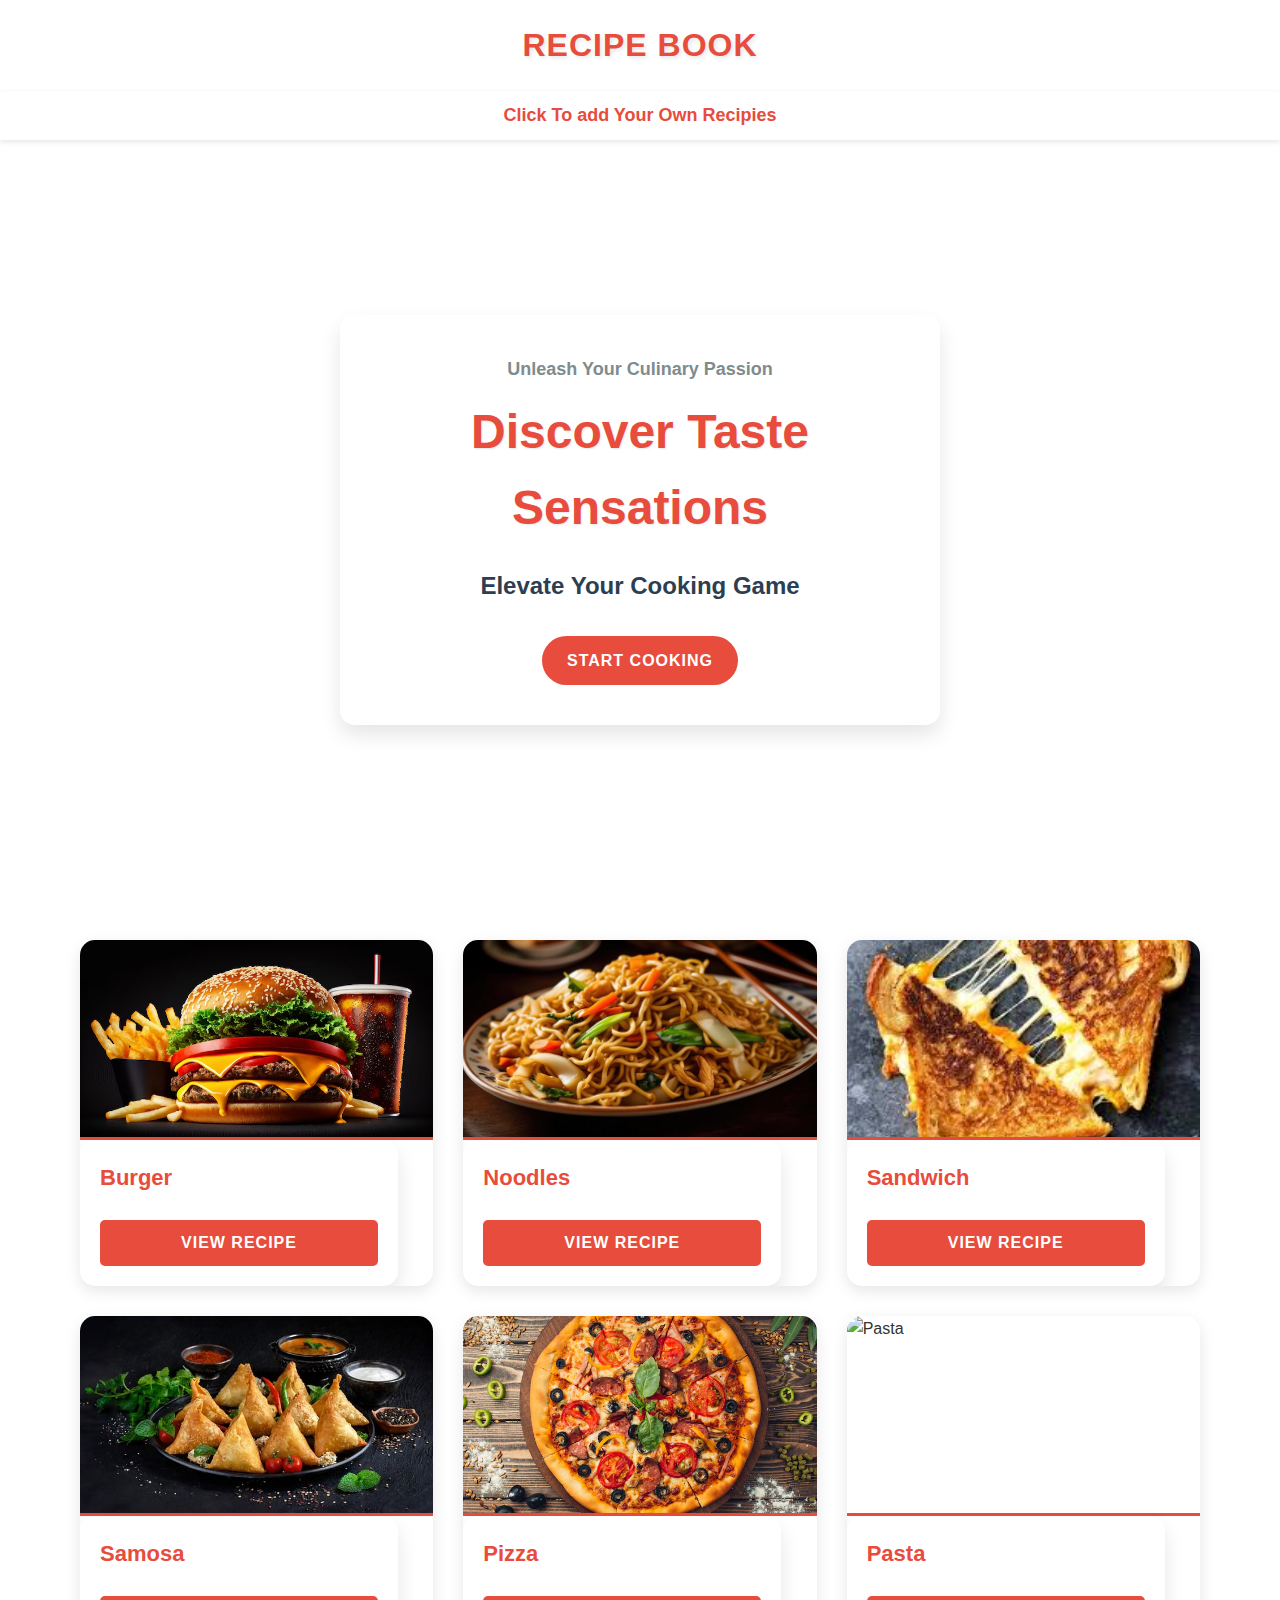
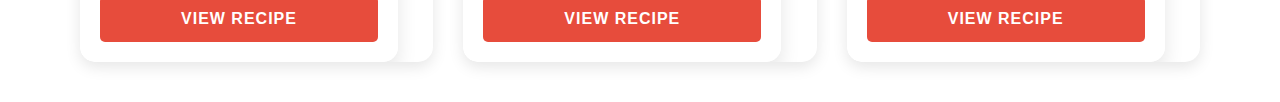
==== commit ecd0ed20: "Added CRUD operation" ====
--- a/index1.html
+++ b/index1.html
@@ -10,7 +10,7 @@
     <div class="webname">Recipe Book</div>
     <div class="navbar">
         <ul>
-            <li><a href="index.html">Search for exciting Recipes</a></li>
+            <li><a href="index2.html">Click To add Your Own Recipies</a></li>
         </ul>
     </div>
     <div class="hero">
@@ -18,7 +18,7 @@
             <h4>Unleash Your Culinary Passion</h4>
             <h1>Discover Taste Sensations</h1>
             <h3>Elevate Your Cooking Game</h3>
-            <div class="button">Start Cooking</div>
+            <div class="button" ><a href="index.html" id="btn2">Start Cooking</a></div>
         </div>
     </div>
     <div class="overlay" style="display: none;"></div>
--- a/style1.css
+++ b/style1.css
@@ -39,6 +39,9 @@
 }
 
 .navbar li {
+    display: flex;
+    justify-content: center;
+    align-items: center;
     margin: 0 10px;
 }
 
@@ -48,6 +51,10 @@
     font-weight: bold;
     font-size: 18px;
     transition: color 0.3s ease;
+}
+#btn2{
+    text-decoration: none;
+    color:white;
 }
 
 .navbar a:hover {
@@ -293,3 +300,7 @@
 
 
 
+
+
+
+
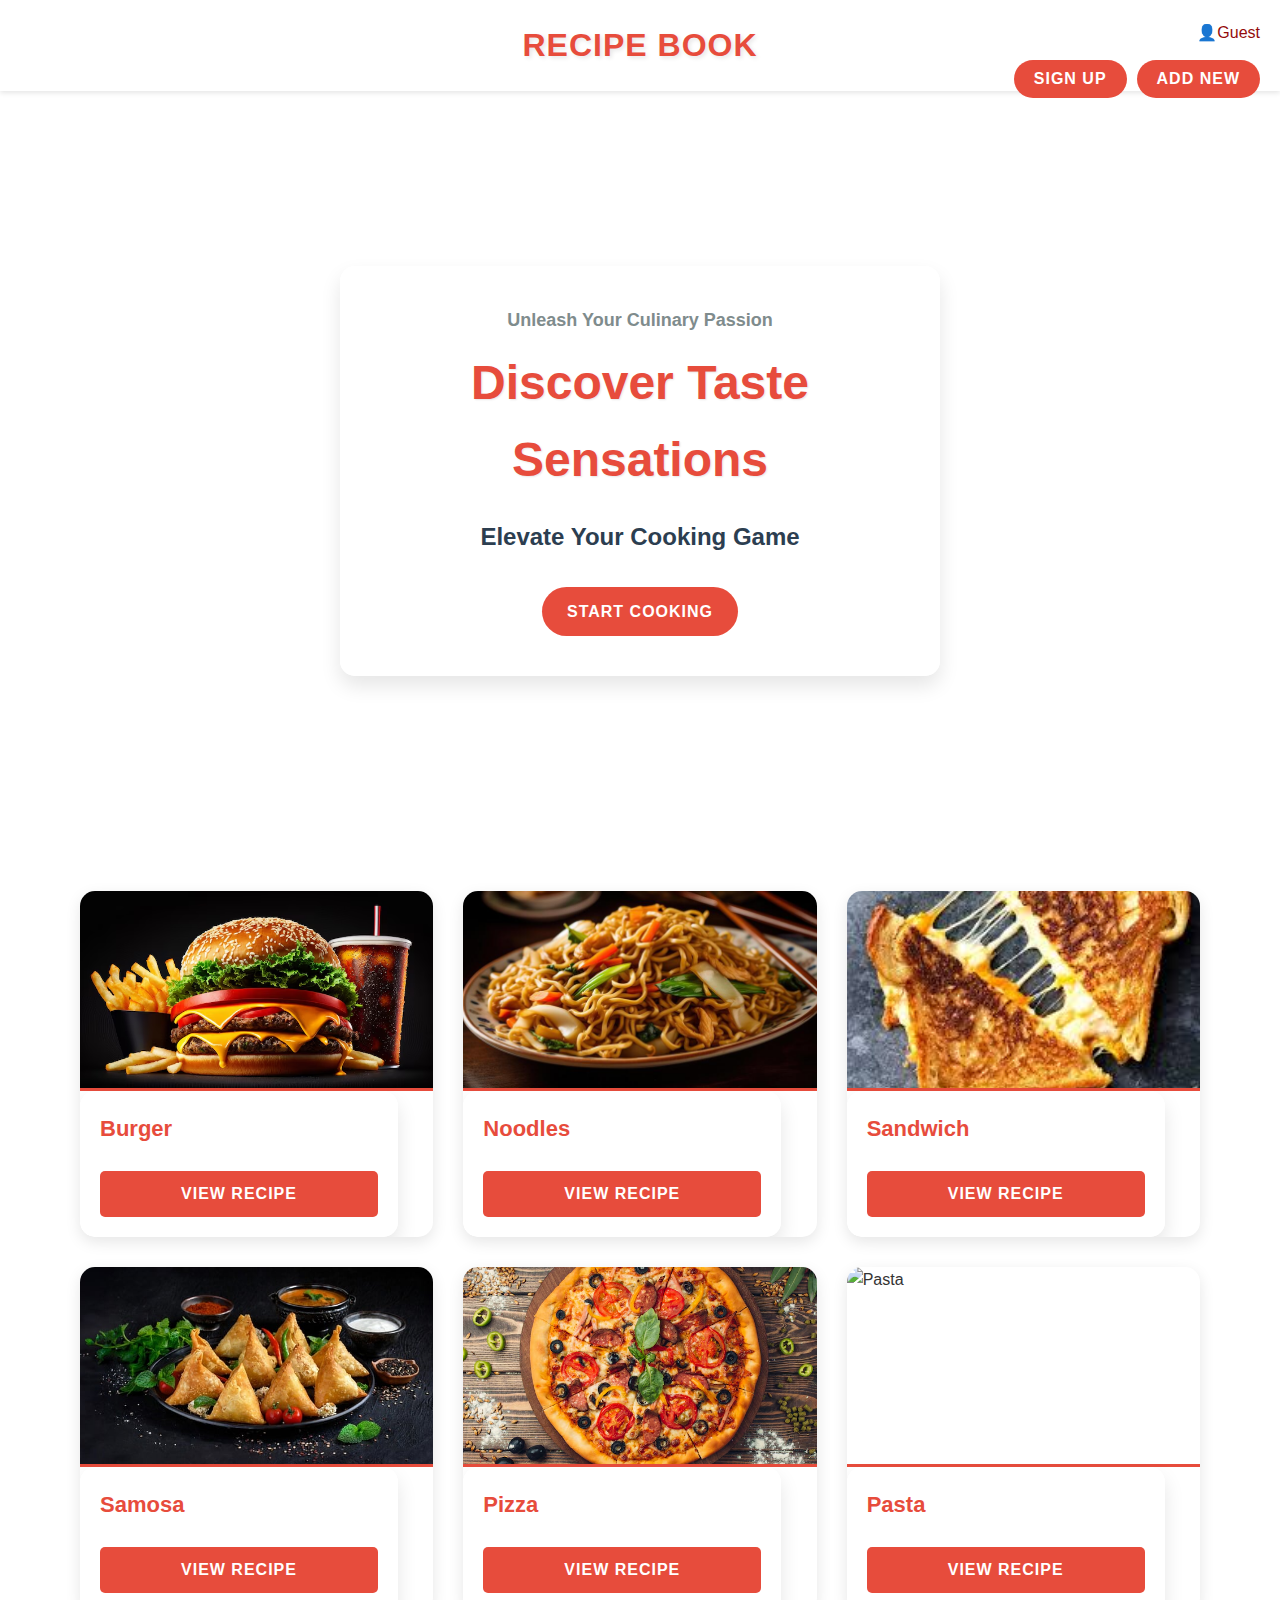
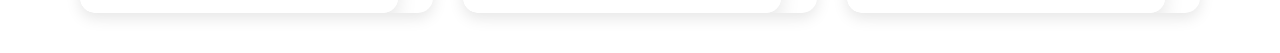
==== commit ce2745ff: "Login/Sign Up page" ====
--- a/index1.html
+++ b/index1.html
@@ -1,24 +1,30 @@
 <!DOCTYPE html>
 <html lang="en">
+
 <head>
     <meta charset="UTF-8">
     <meta name="viewport" content="width=device-width, initial-scale=1.0">
     <title>Recipe Book</title>
     <link rel="stylesheet" href="style1.css">
 </head>
+
 <body>
     <div class="webname">Recipe Book</div>
-    <div class="navbar">
-        <ul>
-            <li><a href="index2.html">Click To add Your Own Recipies</a></li>
-        </ul>
+    <div class="user-info">
+        <span class="user-icon">👤</span>
+        <span id="username">Guest</span>
+    </div>
+
+    <div class="button-container">
+        <button class="action-button" id="signupButton"><a class="text" href="signup.html">Sign Up</a></button>
+        <button class="action-button" id="addRecipeButton"><a class="text" href="index2.html">Add New</a></button>
     </div>
     <div class="hero">
         <div class="content">
             <h4>Unleash Your Culinary Passion</h4>
             <h1>Discover Taste Sensations</h1>
             <h3>Elevate Your Cooking Game</h3>
-            <div class="button" ><a href="index.html" id="btn2">Start Cooking</a></div>
+            <div class="button"><a href="index.html" id="btn2">Start Cooking</a></div>
         </div>
     </div>
     <div class="overlay" style="display: none;"></div>
@@ -92,22 +98,23 @@
                     Sesame seeds (optional)
                     Instructions
                     Cook the Noodles:
-                    
+
                     Cook the noodles according to package instructions. Drain and set aside.
                     Prepare the Sauce:
-                    
+
                     In a small bowl, mix the soy sauce, oyster sauce, sesame oil, sugar, and black pepper. Set aside.
                     Stir-Fry the Vegetables:
-                    
+
                     Heat vegetable oil in a large pan or wok over medium-high heat.
                     Add the minced garlic and sliced onion, and sauté for 1-2 minutes until fragrant.
-                    Add the bell pepper, carrot, broccoli, and snap peas. Stir-fry for about 5-7 minutes until the vegetables are tender-crisp.
+                    Add the bell pepper, carrot, broccoli, and snap peas. Stir-fry for about 5-7 minutes until the
+                    vegetables are tender-crisp.
                     Combine Noodles and Sauce:
-                    
+
                     Add the cooked noodles to the pan with the vegetables.
                     Pour the sauce over the noodles and toss everything together until well combined and heated through.
                     Serve:
-                    
+
                     Garnish with chopped green onions and sesame seeds if desired.
                     Serve hot and enjoy!
                     become a staple in your culinary repertoire.
@@ -121,29 +128,29 @@
                 <div class="button" id="btn">View Recipe</div>
                 <div class="recipe-description" style="display: none;">
                     For the Sandwich:
-2 slices of bread (whole grain, white, or your choice)
-2 tbsp mayonnaise (or hummus for a healthier option)
-1/2 avocado, sliced
-1 small cucumber, thinly sliced
-1 small tomato, sliced
-Lettuce leaves (or spinach)
-Salt and pepper (to taste)
-Optional: cheese slices, sprouts, or any other favorite veggies
-Instructions
-Prepare the Ingredients:
-Wash and slice the cucumber and tomato.
-Slice the avocado.
-Assemble the Sandwich:
-Spread mayonnaise (or hummus) evenly on one side of each slice of bread.
-On one slice, layer the lettuce leaves, followed by the cucumber slices, tomato slices, and avocado.
-Season with salt and pepper to taste.
-If desired, add cheese or other toppings.
-Finish the Sandwich:
-Place the second slice of bread on top, mayo side down.
-Press down gently to hold everything together.
-Slice and Serve:
-Cut the sandwich in half diagonally or vertically.
-Serve with chips, pickles, or a side salad.
+                    2 slices of bread (whole grain, white, or your choice)
+                    2 tbsp mayonnaise (or hummus for a healthier option)
+                    1/2 avocado, sliced
+                    1 small cucumber, thinly sliced
+                    1 small tomato, sliced
+                    Lettuce leaves (or spinach)
+                    Salt and pepper (to taste)
+                    Optional: cheese slices, sprouts, or any other favorite veggies
+                    Instructions
+                    Prepare the Ingredients:
+                    Wash and slice the cucumber and tomato.
+                    Slice the avocado.
+                    Assemble the Sandwich:
+                    Spread mayonnaise (or hummus) evenly on one side of each slice of bread.
+                    On one slice, layer the lettuce leaves, followed by the cucumber slices, tomato slices, and avocado.
+                    Season with salt and pepper to taste.
+                    If desired, add cheese or other toppings.
+                    Finish the Sandwich:
+                    Place the second slice of bread on top, mayo side down.
+                    Press down gently to hold everything together.
+                    Slice and Serve:
+                    Cut the sandwich in half diagonally or vertically.
+                    Serve with chips, pickles, or a side salad.
                 </div>
             </div>
         </div>
@@ -154,47 +161,51 @@
                 <div class="button" id="btn">View Recipe</div>
                 <div class="recipe-description" style="display: none;">
                     Ingredients
-For the Dough:
-2 cups all-purpose flour
-1/4 cup oil or ghee
-1/2 tsp salt
-Water (as needed)
-For the Filling:
-2 medium potatoes, boiled and mashed
-1/2 cup green peas (fresh or frozen)
-1 onion, finely chopped
-1 tsp ginger-garlic paste
-1 tsp cumin seeds
-1 tsp coriander powder
-1/2 tsp garam masala
-1/2 tsp turmeric powder
-1-2 green chilies, chopped (adjust to taste)
-Salt (to taste)
-Fresh coriander leaves, chopped (optional)
-Oil (for frying)
-Instructions
-Prepare the Dough:
-In a large bowl, mix the flour and salt.
-Add the oil or ghee and mix until the mixture resembles breadcrumbs.
-Gradually add water to form a soft, pliable dough. Cover the dough with a damp cloth and let it rest for 30 minutes.
-Prepare the Filling:
-Heat a tablespoon of oil in a pan over medium heat.
-Add cumin seeds and let them sizzle for a few seconds.
-Add the chopped onions and sauté until they turn golden brown.
-Stir in the ginger-garlic paste, green chilies, and all the spices (coriander, garam masala, turmeric). Cook for a minute.
-Add the mashed potatoes and peas, mixing well. Season with salt and cook for a few more minutes. Remove from heat and let it cool.
-Assemble the Samosas:
-Divide the dough into equal portions (about 8-10).
-Roll each portion into a ball and flatten it into a circle (about 6 inches in diameter).
-Cut the circle in half to form two semi-circles.
-Take one semi-circle and form a cone by folding it over, sealing the edge with a little water.
-Fill the cone with the potato filling, then seal the open edge by pinching it together. Ensure it is sealed well.
-Fry the Samosas:
-Heat oil in a deep frying pan over medium heat.
-Once the oil is hot, carefully add the samosas in batches, making sure not to overcrowd the pan.
-Fry until they turn golden brown and crispy, about 5-7 minutes. Remove and drain on paper towels.
-Serve:
-Serve the samosas hot with mint chutney or tamarind sauce.
+                    For the Dough:
+                    2 cups all-purpose flour
+                    1/4 cup oil or ghee
+                    1/2 tsp salt
+                    Water (as needed)
+                    For the Filling:
+                    2 medium potatoes, boiled and mashed
+                    1/2 cup green peas (fresh or frozen)
+                    1 onion, finely chopped
+                    1 tsp ginger-garlic paste
+                    1 tsp cumin seeds
+                    1 tsp coriander powder
+                    1/2 tsp garam masala
+                    1/2 tsp turmeric powder
+                    1-2 green chilies, chopped (adjust to taste)
+                    Salt (to taste)
+                    Fresh coriander leaves, chopped (optional)
+                    Oil (for frying)
+                    Instructions
+                    Prepare the Dough:
+                    In a large bowl, mix the flour and salt.
+                    Add the oil or ghee and mix until the mixture resembles breadcrumbs.
+                    Gradually add water to form a soft, pliable dough. Cover the dough with a damp cloth and let it rest
+                    for 30 minutes.
+                    Prepare the Filling:
+                    Heat a tablespoon of oil in a pan over medium heat.
+                    Add cumin seeds and let them sizzle for a few seconds.
+                    Add the chopped onions and sauté until they turn golden brown.
+                    Stir in the ginger-garlic paste, green chilies, and all the spices (coriander, garam masala,
+                    turmeric). Cook for a minute.
+                    Add the mashed potatoes and peas, mixing well. Season with salt and cook for a few more minutes.
+                    Remove from heat and let it cool.
+                    Assemble the Samosas:
+                    Divide the dough into equal portions (about 8-10).
+                    Roll each portion into a ball and flatten it into a circle (about 6 inches in diameter).
+                    Cut the circle in half to form two semi-circles.
+                    Take one semi-circle and form a cone by folding it over, sealing the edge with a little water.
+                    Fill the cone with the potato filling, then seal the open edge by pinching it together. Ensure it is
+                    sealed well.
+                    Fry the Samosas:
+                    Heat oil in a deep frying pan over medium heat.
+                    Once the oil is hot, carefully add the samosas in batches, making sure not to overcrowd the pan.
+                    Fry until they turn golden brown and crispy, about 5-7 minutes. Remove and drain on paper towels.
+                    Serve:
+                    Serve the samosas hot with mint chutney or tamarind sauce.
                 </div>
             </div>
         </div>
@@ -290,7 +301,18 @@
             <p id="recipeDescription"></p>
         </div>
     </div>
-    
+
     <script src="index1.js"></script>
+    <script>
+        document.addEventListener('DOMContentLoaded', function () {
+            const urlParams = new URLSearchParams(window.location.search);
+            const username = urlParams.get('username');
+            if (username) {
+                document.getElementById('username').textContent = username;
+            }
+        });
+    </script>
+
 </body>
+
 </html>--- a/style1.css
+++ b/style1.css
@@ -1,6 +1,6 @@
-*{
-    padding:0;
-    margin:0;
+* {
+    padding: 0;
+    margin: 0;
     box-sizing: border-box;
 }
 
@@ -27,42 +27,19 @@
     text-align: center;
 }
 
-.navbar {
-    background-color: rgba(255, 255, 255, 0.9);
-    padding: 10px 0;
-    box-shadow: 0 2px 5px rgba(0, 0, 0, 0.1);
-}
-
 #ahead {
     text-decoration: none;
-    color:white;
-}
-
-.navbar li {
-    display: flex;
-    justify-content: center;
-    align-items: center;
-    margin: 0 10px;
-}
-
-.navbar a {
-    color: #e74c3c;
+    color: white;
+}
+
+#btn2 {
     text-decoration: none;
-    font-weight: bold;
-    font-size: 18px;
-    transition: color 0.3s ease;
-}
-#btn2{
-    text-decoration: none;
-    color:white;
-}
-
-.navbar a:hover {
-    color: #c0392b;
+    color: white;
 }
 
 .hero {
-    height: calc(100vh - 140px); /* Adjust based on navbar and webname height */
+    height: calc(100vh - 140px);
+    /* Adjust based on navbar and webname height */
     display: flex;
     align-items: center;
     justify-content: center;
@@ -149,10 +126,9 @@
     padding: 40px;
     max-width: 1200px;
     margin: 0 auto;
-    
-}
-
-/* Recipe Card Styles */
+
+}
+
 .ca-card {
     background-color: #fff;
     border-radius: 15px;
@@ -226,24 +202,23 @@
         grid-template-columns: 1fr;
         padding: 20px;
     }
-    
+
 }
 
 @media screen and (min-width: 769px) and (max-width: 1024px) {
     .recipe-container {
         grid-template-columns: repeat(2, 1fr);
     }
-    
+
 }
 
 @media screen and (min-width: 1025px) {
     .recipe-container {
         grid-template-columns: repeat(3, 1fr);
     }
-    
-}
-
-/* Modal styles */
+
+}
+
 .modal {
     display: none;
     position: fixed;
@@ -298,9 +273,144 @@
     backdrop-filter: blur(5px);
 }
 
-
-
-
-
-
-
+.button-container {
+    position: absolute;
+    top: 20px;
+    right: 20px;
+    display: flex;
+    flex-wrap: wrap;
+    justify-content: flex-end;
+    gap: 10px;
+    max-width: calc(100% - 40px);
+    z-index: 1000;
+
+}
+
+.action-button {
+    padding: 10px 20px;
+    border: none;
+    border-radius: 25px;
+    background-color: #e74c3c;
+    color: white;
+    font-size: 16px;
+    font-weight: bold;
+    cursor: pointer;
+    transition: all 0.3s ease;
+    text-transform: uppercase;
+    letter-spacing: 1px;
+    white-space: nowrap;
+    flex: 0 1 auto;
+    min-width: 100px;
+    text-align: center;
+
+}
+
+.text {
+    color: white;
+    text-decoration: none;
+}
+
+.action-button:hover {
+    background-color: #c0392b;
+    transform: translateY(-2px);
+    box-shadow: 0 4px 8px rgba(0, 0, 0, 0.2);
+}
+
+@media (max-width: 1024px) {
+    .button-container {
+        top: 10px;
+        right: 10px;
+    }
+
+    .action-button {
+        font-size: 14px;
+        padding: 8px 16px;
+    }
+}
+
+@media (max-width: 768px) {
+    .button-container {
+        top: 70px;
+        right: 10px;
+        flex-direction: row;
+        justify-content: center;
+        align-items: center;
+    }
+
+    .webname {
+        height: 120px;
+    }
+
+    .action-button {
+        font-size: 14px;
+        padding: 8px 16px;
+        width: auto;
+        min-width: 120px;
+    }
+}
+
+@media (max-width: 480px) {
+    .button-container {
+        top: 60px;
+        right: 5px;
+        max-width: calc(100% - 10px);
+        flex-direction: row;
+        justify-content: center;
+        align-items: center;
+        margin-top: 25px;
+    }
+
+    .action-button {
+        font-size: 12px;
+        padding: 6px 12px;
+        min-width: 100px;
+    }
+
+    .webname {
+        height: 120px;
+    }
+
+}
+
+.user-info {
+    position: absolute;
+    top: 20px;
+    right: 20px;
+    display: flex;
+    align-items: center;
+    color: rgb(148, 11, 11);
+    font-size: 16px;
+    z-index: 1001;
+}
+
+
+
+.button-container {
+    position: absolute;
+    top: 60px;
+    right: 20px;
+    display: flex;
+    flex-wrap: wrap;
+    justify-content: flex-end;
+    gap: 10px;
+    max-width: calc(100% - 40px);
+    z-index: 1000;
+}
+
+
+
+@media (max-width: 768px) {
+    .user-info {
+        top: 5px;
+        right: 10px;
+        font-size: 14px;
+    }
+}
+
+@media (max-width: 480px) {
+    .user-info {
+        top: 5px;
+        right: 5px;
+        font-size: 12px;
+    }
+}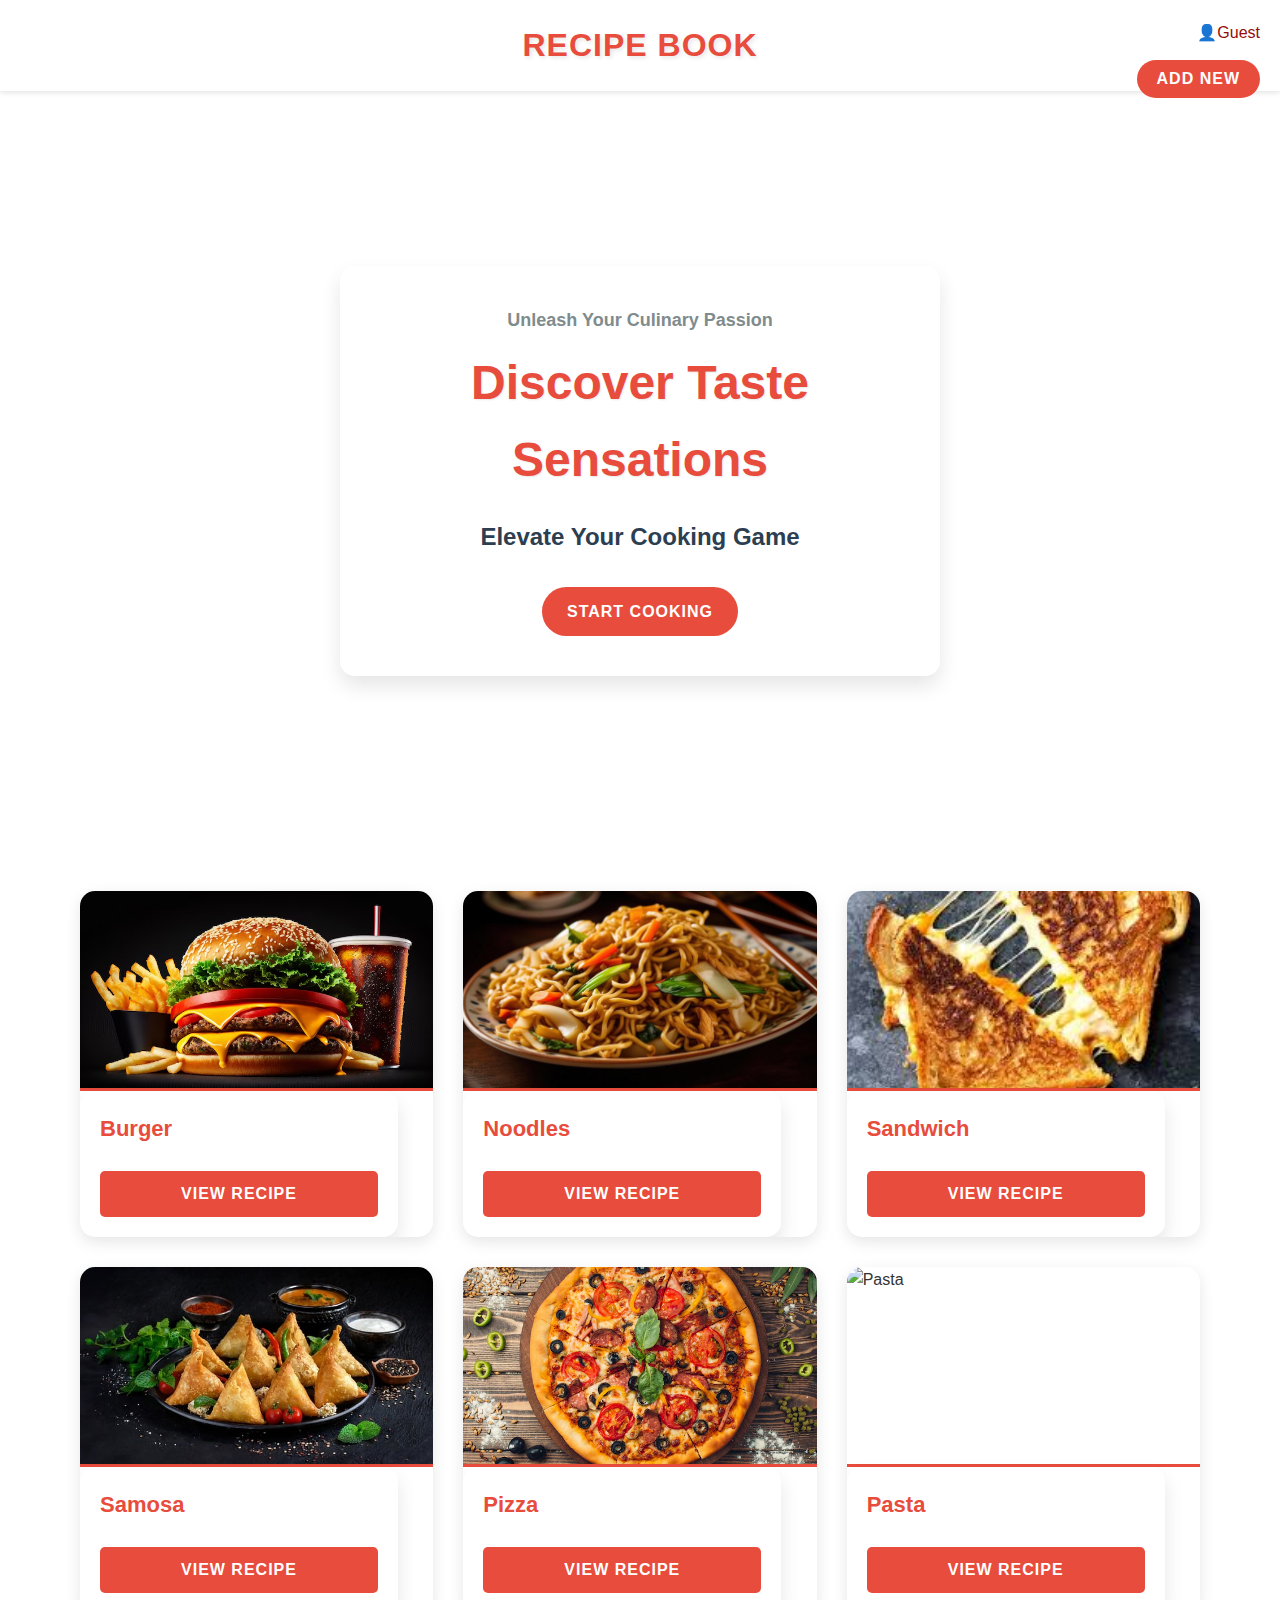
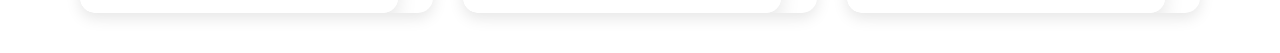
==== commit 707e8382: "Made my sign up/Login page valid" ====
--- a/index1.html
+++ b/index1.html
@@ -16,7 +16,7 @@
     </div>
 
     <div class="button-container">
-        <button class="action-button" id="signupButton"><a class="text" href="signup.html">Sign Up</a></button>
+        <!-- <button class="action-button" id="signupButton"><a class="text" href="signup.html">Sign Up</a></button> -->
         <button class="action-button" id="addRecipeButton"><a class="text" href="index2.html">Add New</a></button>
     </div>
     <div class="hero">
@@ -306,9 +306,9 @@
     <script>
         document.addEventListener('DOMContentLoaded', function () {
             const urlParams = new URLSearchParams(window.location.search);
-            const username = urlParams.get('username');
-            if (username) {
-                document.getElementById('username').textContent = username;
+            const email = urlParams.get('email'); // Get the email parameter from the URL
+            if (email) {
+                document.getElementById('username').textContent = email; // Set the username to the email
             }
         });
     </script>
